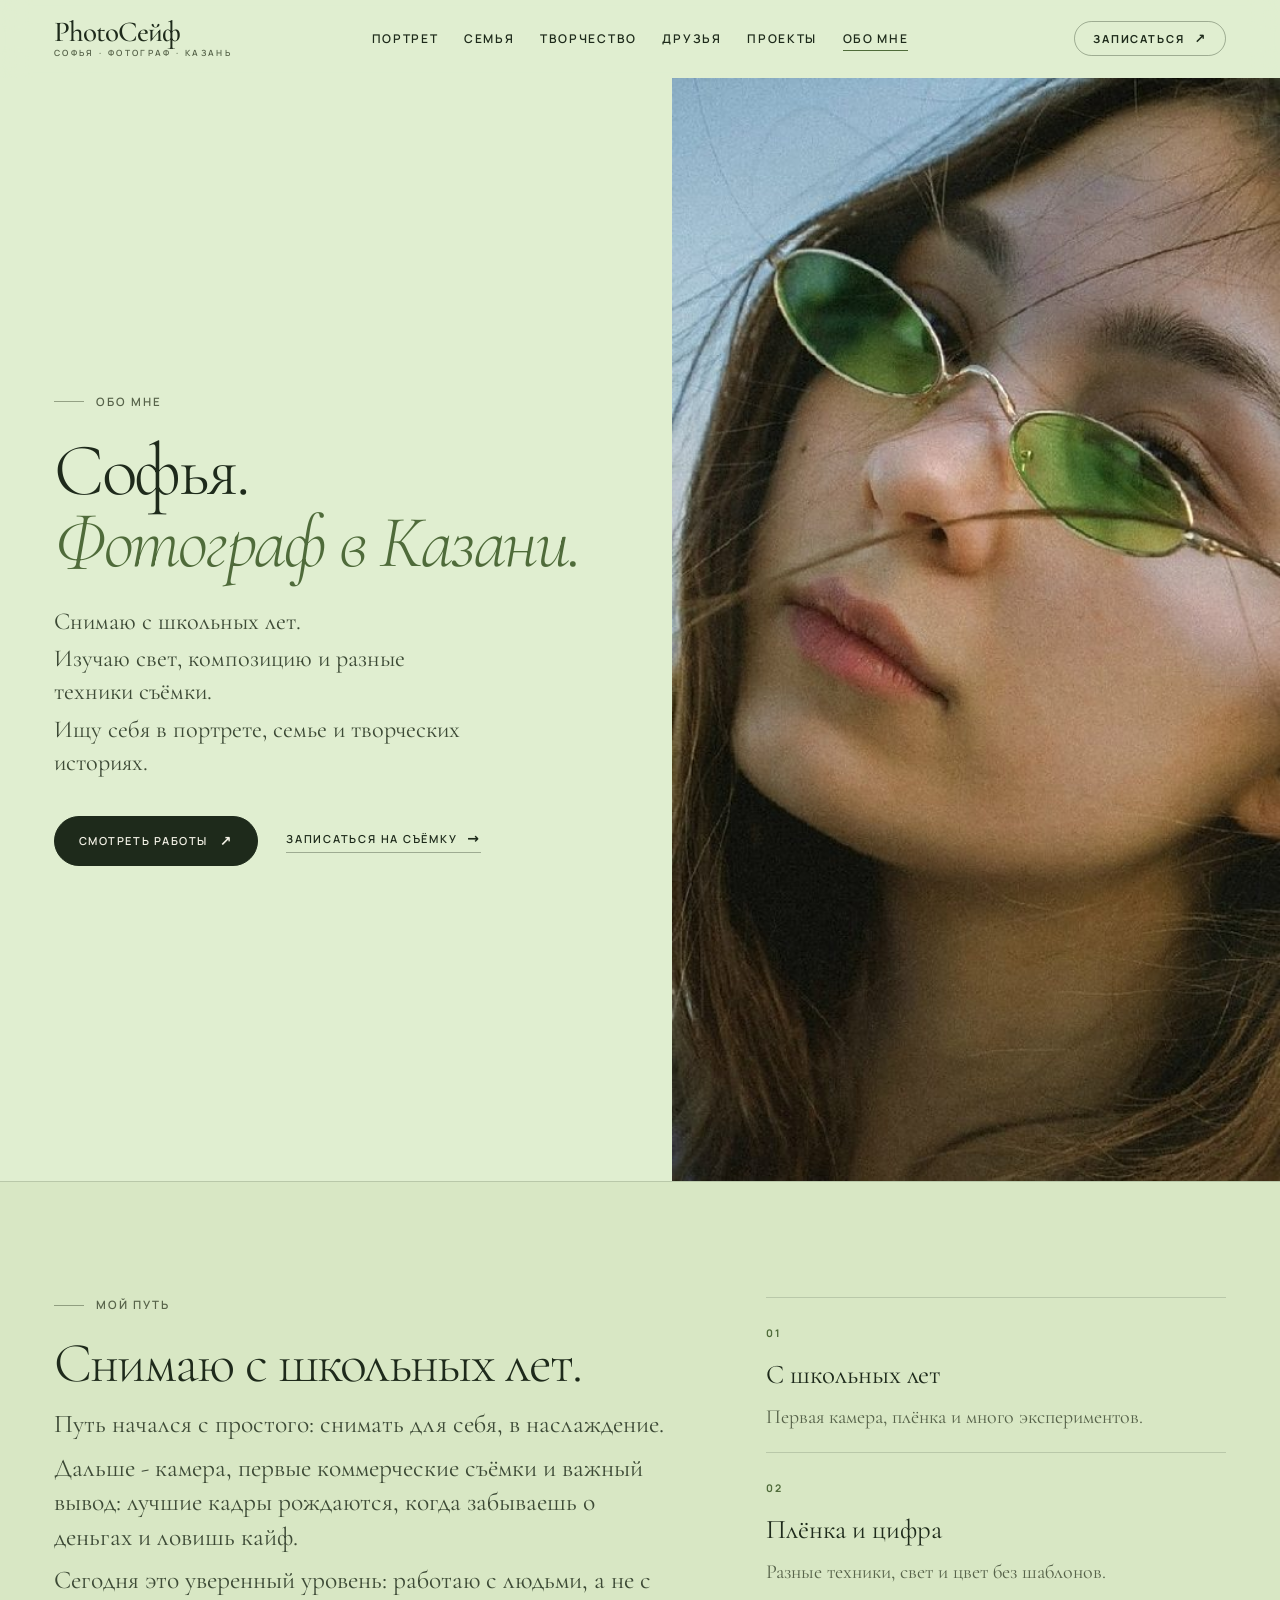
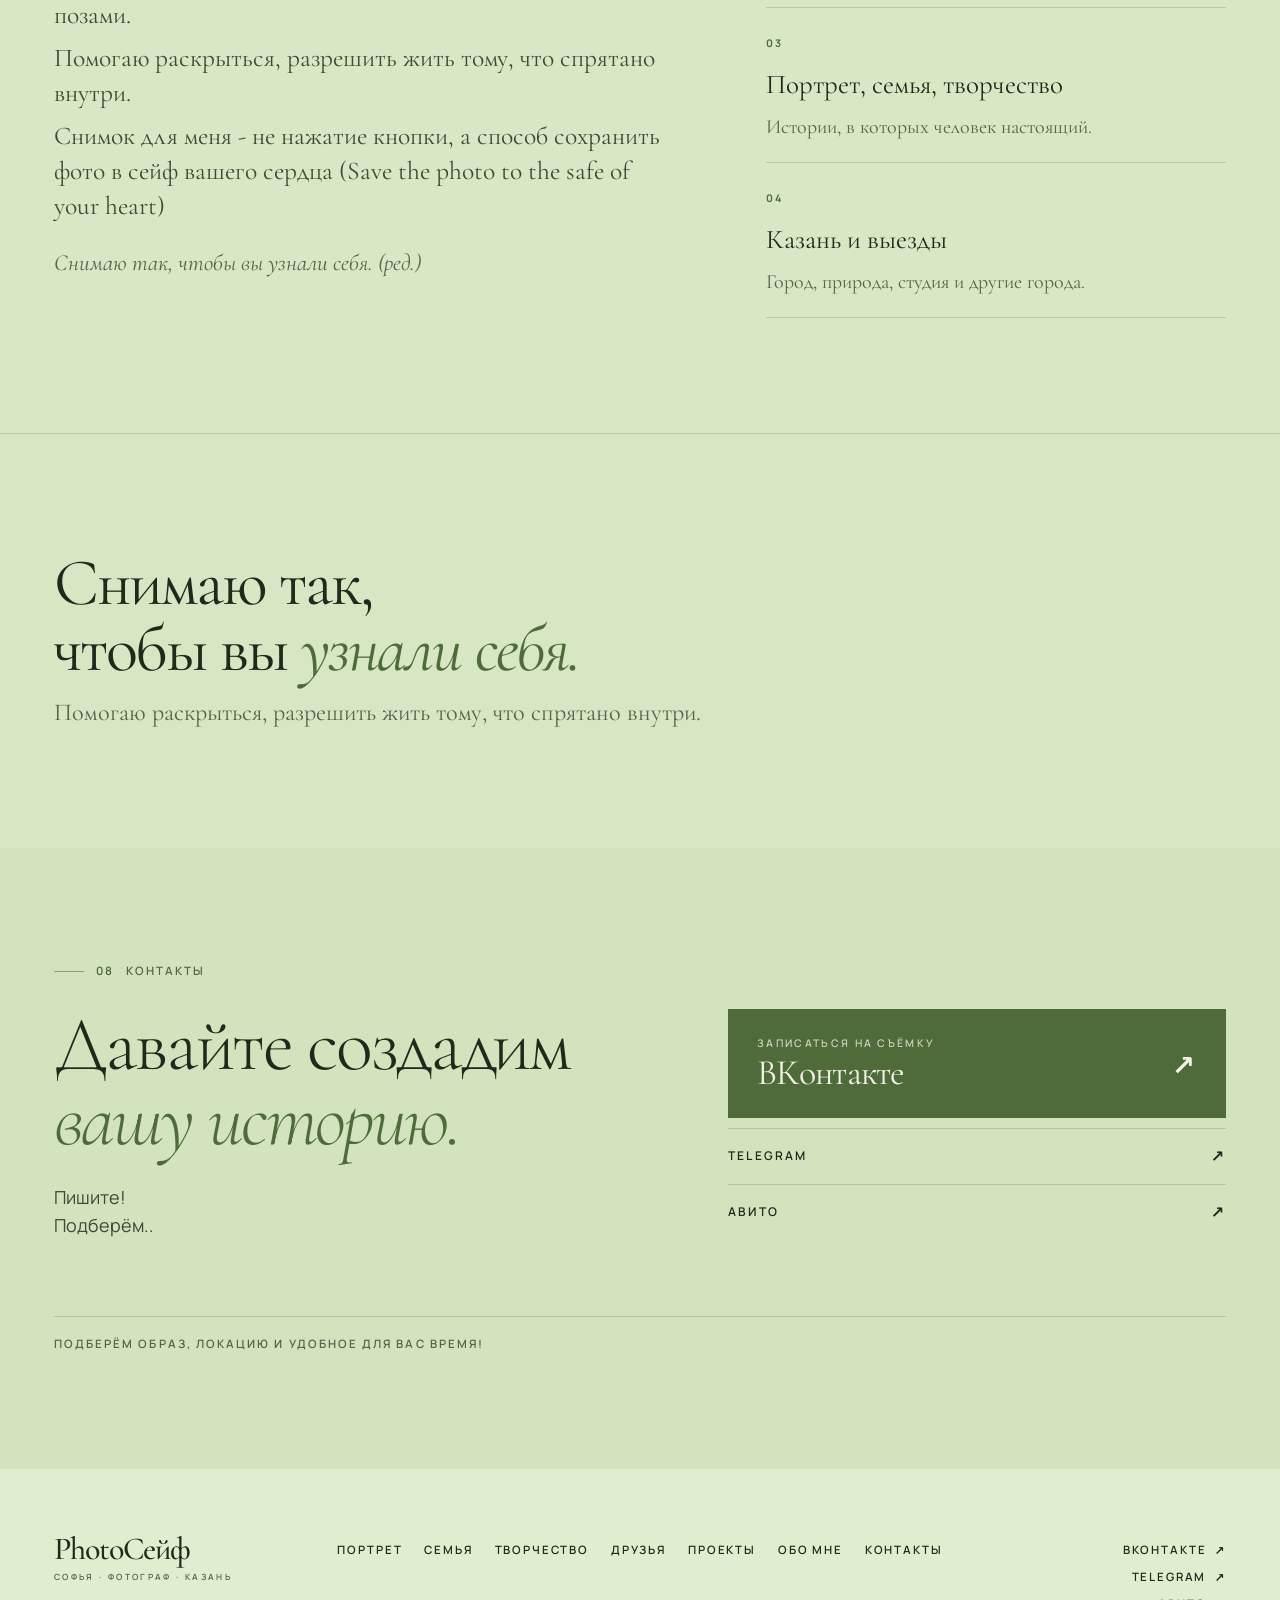
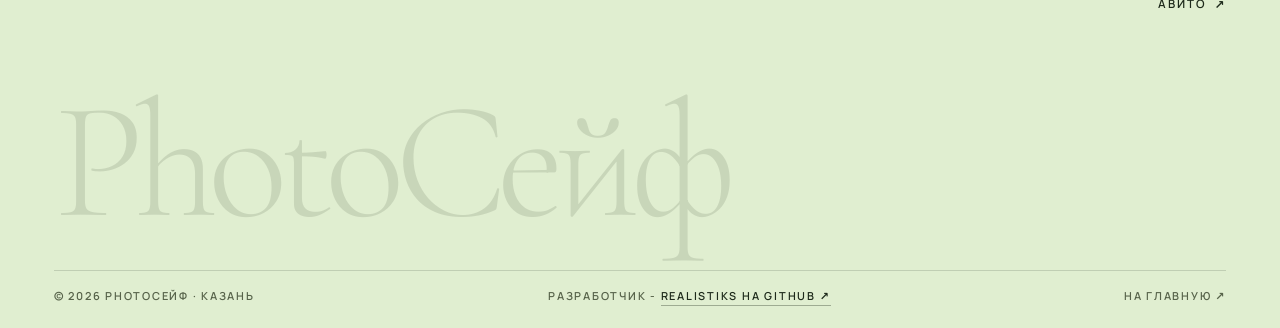
==== about.html @ 1df1c5b7 "Replace about quote with story phrases" ====
<!DOCTYPE html>
<html lang="ru">
<head>
<meta charset="utf-8">
<meta name="viewport" content="width=device-width, initial-scale=1">
<title>Обо мне - PhotoСейф, Софья, фотограф в Казани</title>
<meta name="description" content="Софья, фотограф в Казани. Снимаю с школьных лет: портрет, семья, творчество. Живые кадры про чувства, свет и вас настоящих.">
<meta name="theme-color" content="#e0eed0">
<meta property="og:type" content="website">
<meta property="og:locale" content="ru_RU">
<meta property="og:site_name" content="PhotoСейф">
<meta property="og:title" content="Обо мне - PhotoСейф, Софья">
<meta property="og:description" content="Снимаю с школьных лет. Портрет, семья, творчество. Живые кадры про чувства и свет.">
<meta property="og:image" content="https://realistiks.github.io/photocaseif/assets/img/og-image.jpg">
<meta property="og:url" content="https://realistiks.github.io/photocaseif/about.html">
<link rel="canonical" href="https://realistiks.github.io/photocaseif/about.html">
<link rel="icon" href="favicon.svg" type="image/svg+xml">
<link rel="stylesheet" href="assets/fonts/fonts.css">
<link rel="stylesheet" href="css/style.css">
<script>document.documentElement.classList.add('js');</script>
</head>
<body id="top">
<a class="skip" href="#main">Перейти к содержанию</a>
<div class="progress" aria-hidden="true"><span></span></div>

<header class="header" id="header">
  <a class="brand" href="index.html" aria-label="PhotoСейф, на главную">
    <span class="brand__name">PhotoСейф</span>
    <span class="brand__sub">Софья · фотограф · Казань</span>
  </a>

  <nav class="nav" aria-label="Основная навигация">
    <a href="index.html#portrait">Портрет</a>
    <a href="index.html#family">Семья</a>
    <a href="index.html#creative">Творчество</a>
    <a href="index.html#friends">Друзья</a>
    <a href="index.html#projects">Проекты</a>
    <a href="about.html" class="is-active">Обо мне</a>
  </nav>

  <a class="header__cta" href="#contact">Записаться <span aria-hidden="true">↗</span></a>

  <button class="burger" type="button" aria-label="Открыть меню" aria-expanded="false" aria-controls="mobileMenu">
    <span></span><span></span>
  </button>
</header>

<div class="mobile-menu" id="mobileMenu" aria-hidden="true">
  <nav class="mobile-menu__nav" aria-label="Мобильная навигация">
    <a href="index.html#portrait"><span>02</span>Портрет</a>
    <a href="index.html#family"><span>03</span>Семья</a>
    <a href="index.html#creative"><span>04</span>Творчество</a>
    <a href="index.html#friends"><span>05</span>Друзья</a>
    <a href="index.html#projects"><span>06</span>Проекты</a>
    <a href="about.html"><span>07</span>Обо мне</a>
    <a href="#contact"><span>08</span>Контакты</a>
  </nav>
  <div class="mobile-menu__foot">
    <a href="https://vk.ru/save.photo.insafe" target="_blank" rel="noopener">ВКонтакте <span aria-hidden="true">↗</span></a>
    <a href="https://t.me/lcanbemyself" target="_blank" rel="noopener">Telegram <span aria-hidden="true">↗</span></a>
    <a href="https://www.avito.ru/kazan/predlozheniya_uslug/fotografkazan_photosave_7987741514" target="_blank" rel="noopener">Авито <span aria-hidden="true">↗</span></a>
  </div>
</div>

<main id="main">
  <section class="about-hero" aria-labelledby="aboutName">
    <div class="about-hero__copy">
      <p class="eyebrow">Обо мне</p>
      <h1 id="aboutName">Софья.<br><em>Фотограф в Казани.</em></h1>
      <p class="about-lead line">Снимаю с школьных лет.</p>
      <p class="about-lead line">Изучаю свет, композицию и разные техники съёмки.</p>
      <p class="about-lead line">Ищу себя в портрете, семье и творческих историях.</p>
      <div class="about-actions">
        <a class="btn" href="index.html#portrait">Смотреть работы <span aria-hidden="true">↗</span></a>
        <a class="link-arrow" href="#contact">Записаться на съёмку</a>
      </div>
    </div>
    <div class="about-hero__media">
      <img src="assets/img/about-portrait-900.jpg" srcset="assets/img/about-portrait-600.jpg 330w, assets/img/about-portrait-900.jpg 496w" sizes="(max-width: 900px) 100vw, 45vw" width="496" height="900" alt="Софья, фотограф в Казани, крупный портрет в зелёных очках" loading="lazy" decoding="async" style="--ph:#685a47">
    </div>
  </section>

  <section class="about-story" aria-labelledby="storyTitle">
    <div class="about-story__inner">
      <div class="about-story__text reveal">
        <p class="eyebrow">Мой путь</p>
        <h2 id="storyTitle">Снимаю с школьных лет.</h2>
        <p class="line">Путь начался с простого: снимать для себя, в наслаждение.</p>
        <p class="line">Дальше - камера, первые коммерческие съёмки и важный вывод: лучшие кадры рождаются, когда забываешь о деньгах и ловишь кайф.</p>
        <p class="line">Сегодня это уверенный уровень: работаю с людьми, а не с позами.</p>
        <p class="line">Помогаю раскрыться, разрешить жить тому, что спрятано внутри.</p>
        <p class="line">Снимок для меня - не нажатие кнопки, а способ сохранить фото в сейф вашего сердца (Save the photo to the safe of your heart)</p>
        <p class="about-story__note">Снимаю так, чтобы вы узнали себя. (ред.)</p>
      </div>

      <aside class="about-facts reveal" aria-label="Коротко о съёмке">
        <div class="about-fact">
          <span class="about-fact__num">01</span>
          <b>С школьных лет</b>
          <p>Первая камера, плёнка и много экспериментов.</p>
        </div>
        <div class="about-fact">
          <span class="about-fact__num">02</span>
          <b>Плёнка и цифра</b>
          <p>Разные техники, свет и цвет без шаблонов.</p>
        </div>
        <div class="about-fact">
          <span class="about-fact__num">03</span>
          <b>Портрет, семья, творчество</b>
          <p>Истории, в которых человек настоящий.</p>
        </div>
        <div class="about-fact">
          <span class="about-fact__num">04</span>
          <b>Казань и выезды</b>
          <p>Город, природа, студия и другие города.</p>
        </div>
      </aside>
    </div>
  </section>

  <section class="about-quote" aria-label="Подход к съёмке">
    <p class="about-quote__text reveal">
      Снимаю так,<br>
      чтобы вы <em>узнали себя.</em>
    </p>
    <p class="about-quote__note reveal">Помогаю раскрыться, разрешить жить тому, что спрятано внутри.</p>
  </section>

  <section class="contact" id="contact" aria-labelledby="contactTitle">
    <div class="contact__inner">
      <p class="eyebrow"><span>08</span> Контакты</p>
      <div class="contact__grid">
        <div class="reveal">
          <h2 id="contactTitle">Давайте создадим<br><em>вашу историю.</em></h2>
          <p class="contact__lead">Пишите!<br>Подберём..</p>
        </div>
        <div class="contact__channels reveal">
          <a class="channel channel--primary" href="https://vk.ru/save.photo.insafe" target="_blank" rel="noopener">
            <span class="channel__label">Записаться на съёмку</span>
            <span class="channel__name">ВКонтакте</span>
            <span class="channel__arrow" aria-hidden="true">↗</span>
          </a>
          <a class="channel" href="https://t.me/lcanbemyself" target="_blank" rel="noopener">
            <span>Telegram</span><span class="channel__arrow" aria-hidden="true">↗</span>
          </a>
          <a class="channel" href="https://www.avito.ru/kazan/predlozheniya_uslug/fotografkazan_photosave_7987741514" target="_blank" rel="noopener">
            <span>Авито</span><span class="channel__arrow" aria-hidden="true">↗</span>
          </a>
        </div>
      </div>
      <p class="contact__note">Подберём образ, локацию и удобное для вас время!</p>
    </div>
  </section>
</main>

<footer class="footer">
  <div class="footer__inner">
    <div class="footer__top">
      <div class="footer__brand-block">
        <p class="footer__brand">PhotoСейф</p>
        <p class="footer__sub">Софья · фотограф · Казань</p>
      </div>
      <nav class="footer__nav" aria-label="Навигация в подвале">
        <a href="index.html#portrait">Портрет</a>
        <a href="index.html#family">Семья</a>
        <a href="index.html#creative">Творчество</a>
        <a href="index.html#friends">Друзья</a>
        <a href="index.html#projects">Проекты</a>
        <a href="about.html">Обо мне</a>
        <a href="#contact">Контакты</a>
      </nav>
      <div class="footer__socials" aria-label="Соцсети и площадки">
        <a href="https://vk.ru/save.photo.insafe" target="_blank" rel="noopener">ВКонтакте <span aria-hidden="true">↗</span></a>
        <a href="https://t.me/lcanbemyself" target="_blank" rel="noopener">Telegram <span aria-hidden="true">↗</span></a>
        <a href="https://www.avito.ru/kazan/predlozheniya_uslug/fotografkazan_photosave_7987741514" target="_blank" rel="noopener">Авито <span aria-hidden="true">↗</span></a>
      </div>
    </div>
    <p class="footer__word" aria-hidden="true">PhotoСейф</p>
    <div class="footer__bottom">
      <span>© 2026 PhotoСейф · Казань</span>
      <span class="footer__credit">Разработчик - <a href="https://github.com/Realistiks" target="_blank" rel="noopener">Realistiks на GitHub <span aria-hidden="true">↗</span></a></span>
      <a href="index.html">На главную <span aria-hidden="true">↗</span></a>
    </div>
  </div>
</footer>

<script src="js/app.js"></script>
</body>
</html>
---- assets/fonts/fonts.css ----
@font-face{font-family:'Cormorant Garamond';font-style:italic;font-weight:300 700;font-display:swap;src:url([data-uri]) format('woff2');unicode-range:U+0301, U+0400-045F, U+0490-0491, U+04B0-04B1, U+2116;}
@font-face{font-family:'Cormorant Garamond';font-style:italic;font-weight:300 700;font-display:swap;src:url([data-uri]) format('woff2');unicode-range:U+0000-00FF, U+0131, U+0152-0153, U+02BB-02BC, U+02C6, U+02DA, U+02DC, U+0304, U+0308, U+0329, U+2000-206F, U+20AC, U+2122, U+2191, U+2193, U+2212, U+2215, U+FEFF, U+FFFD;}
@font-face{font-family:'Cormorant Garamond';font-style:normal;font-weight:300 700;font-display:swap;src:url([data-uri]) format('woff2');unicode-range:U+0301, U+0400-045F, U+0490-0491, U+04B0-04B1, U+2116;}
@font-face{font-family:'Cormorant Garamond';font-style:normal;font-weight:300 700;font-display:swap;src:url([data-uri]) format('woff2');unicode-range:U+0000-00FF, U+0131, U+0152-0153, U+02BB-02BC, U+02C6, U+02DA, U+02DC, U+0304, U+0308, U+0329, U+2000-206F, U+20AC, U+2122, U+2191, U+2193, U+2212, U+2215, U+FEFF, U+FFFD;}
@font-face{font-family:'Manrope';font-style:normal;font-weight:200 800;font-display:swap;src:url([data-uri]) format('woff2');unicode-range:U+0301, U+0400-045F, U+0490-0491, U+04B0-04B1, U+2116;}
@font-face{font-family:'Manrope';font-style:normal;font-weight:200 800;font-display:swap;src:url([data-uri]) format('woff2');unicode-range:U+0000-00FF, U+0131, U+0152-0153, U+02BB-02BC, U+02C6, U+02DA, U+02DC, U+0304, U+0308, U+0329, U+2000-206F, U+20AC, U+2122, U+2191, U+2193, U+2212, U+2215, U+FEFF, U+FFFD;}
---- css/style.css ----
/* =========================================================
   PhotoСейф - фотограф в Казани
   Editorial one-page portfolio
   ========================================================= */

:root {
  --bg: #e0eed0;
  --bg-soft: #d8e7c4;
  --bg-sand: #d3e2bd;
  --ink: #1e2a1b;
  --ink-soft: #3d4a36;
  --muted: #57634a;
  --line: rgba(30, 42, 27, 0.16);
  --line-strong: rgba(30, 42, 27, 0.34);
  --accent: #4f6b3a;
  --accent-soft: #7d9663;
  --cream: #f3f1e6;
  --dark: #162016;
  --olive: #4d5b3a;
  --sage: #dceac8;
  --khaki: #c9d1b2;
  --serif: "Cormorant Garamond", Georgia, "Times New Roman", serif;
  --sans: "Manrope", "Segoe UI", system-ui, -apple-system, sans-serif;
  --gutter: clamp(18px, 4.2vw, 64px);
  --max: 1520px;
  --header-h: 78px;
  --ease: cubic-bezier(0.22, 0.61, 0.36, 1);
}

*,
*::before,
*::after {
  box-sizing: border-box;
}

html {
  scroll-behavior: smooth;
  -webkit-text-size-adjust: 100%;
}

body {
  margin: 0;
  padding-top: var(--header-h);
  background: var(--bg);
  color: var(--ink);
  font-family: var(--sans);
  font-size: 16px;
  font-weight: 400;
  line-height: 1.65;
  -webkit-font-smoothing: antialiased;
  text-rendering: optimizeLegibility;
  overflow-x: hidden;
}

body.no-scroll {
  overflow: hidden;
}

img {
  display: block;
  max-width: 100%;
  height: auto;
}

svg {
  display: block;
}

a {
  color: inherit;
  text-decoration: none;
}

button {
  margin: 0;
  padding: 0;
  border: 0;
  background: none;
  color: inherit;
  font: inherit;
  cursor: pointer;
}

p,
h1,
h2,
h3,
h4,
figure,
blockquote {
  margin: 0;
}

ul,
ol {
  margin: 0;
  padding: 0;
  list-style: none;
}

::selection {
  background: var(--accent);
  color: var(--cream);
}

:focus-visible {
  outline: 2px solid var(--accent);
  outline-offset: 4px;
}

.section--dark :focus-visible,
.contact :focus-visible,
.lightbox :focus-visible {
  outline-color: var(--accent-soft);
}

.skip {
  position: fixed;
  top: 10px;
  left: 10px;
  z-index: 200;
  padding: 10px 16px;
  background: var(--ink);
  color: var(--cream);
  font-size: 12px;
  transform: translateY(-160%);
  transition: transform 0.2s ease;
}

.skip:focus {
  transform: translateY(0);
}

/* ---------- progress ---------- */

.progress {
  position: fixed;
  top: 0;
  left: 0;
  right: 0;
  z-index: 80;
  height: 2px;
  pointer-events: none;
}

.progress span {
  display: block;
  width: 0;
  height: 100%;
  background: var(--accent);
  transition: width 0.12s linear;
}

/* ---------- type ---------- */

h1,
h2,
h3,
.footer__word {
  font-family: var(--serif);
  font-weight: 300;
  letter-spacing: -0.03em;
}

h1 {
  font-size: clamp(50px, 6.2vw, 96px);
  line-height: 0.97;
}

h2 {
  font-size: clamp(42px, 5.2vw, 82px);
  line-height: 0.98;
}

h3 {
  font-size: clamp(30px, 3.2vw, 48px);
  line-height: 1.02;
}

h1 em,
h2 em,
h3 em {
  font-style: italic;
  font-weight: 300;
  color: var(--accent);
}

.eyebrow {
  display: flex;
  align-items: center;
  gap: 12px;
  color: var(--muted);
  font-size: 10px;
  font-weight: 600;
  letter-spacing: 0.24em;
  line-height: 1.4;
  text-transform: uppercase;
}

.eyebrow::before {
  content: "";
  width: 30px;
  height: 1px;
  background: currentColor;
  opacity: 0.55;
}

.eyebrow span {
  color: var(--accent);
}

.lead {
  font-family: var(--serif);
  font-size: clamp(22px, 2vw, 28px);
  line-height: 1.35;
  letter-spacing: -0.01em;
}

.quote {
  position: relative;
  max-width: 34ch;
  padding-left: 1.1em;
  font-family: var(--serif);
  font-size: clamp(24px, 2.5vw, 36px);
  font-weight: 400;
  line-height: 1.24;
  letter-spacing: -0.015em;
}

.quote::before {
  content: "«";
  position: absolute;
  top: -0.08em;
  left: 0;
  color: var(--accent);
  font-size: 1.15em;
  line-height: 1;
}

.quote--small {
  font-size: clamp(22px, 2vw, 30px);
}

/* ---------- buttons ---------- */

.btn {
  display: inline-flex;
  align-items: center;
  justify-content: center;
  gap: 12px;
  min-height: 50px;
  padding: 15px 26px;
  border: 1px solid var(--ink);
  border-radius: 100px;
  background: var(--ink);
  color: var(--cream);
  font-size: 10px;
  font-weight: 600;
  letter-spacing: 0.16em;
  line-height: 1.2;
  text-transform: uppercase;
  transition:
    background 0.3s var(--ease),
    border-color 0.3s var(--ease),
    color 0.3s var(--ease),
    transform 0.3s var(--ease);
}

.btn span {
  font-size: 14px;
  line-height: 1;
  transition: transform 0.3s var(--ease);
}

.btn:hover {
  border-color: var(--accent);
  background: var(--accent);
  color: var(--cream);
  transform: translateY(-2px);
}

.btn:hover span {
  transform: translate(2px, -2px);
}

.btn--ghost {
  background: transparent;
  color: var(--ink);
}

.btn--ghost:hover {
  background: var(--ink);
  border-color: var(--ink);
  color: var(--cream);
}

.btn--light {
  border-color: rgba(244, 239, 231, 0.55);
  background: transparent;
  color: var(--cream);
}

.btn--light:hover {
  border-color: var(--cream);
  background: var(--cream);
  color: var(--ink);
}

.link-arrow {
  position: relative;
  display: inline-flex;
  align-items: baseline;
  gap: 10px;
  padding-bottom: 4px;
  border-bottom: 1px solid var(--line-strong);
  font-size: 10px;
  font-weight: 600;
  letter-spacing: 0.16em;
  line-height: 1.4;
  text-transform: uppercase;
  transition:
    border-color 0.3s ease,
    color 0.3s ease;
}

.link-arrow::after {
  content: "→";
  font-size: 14px;
  transition: transform 0.3s var(--ease);
}

.link-arrow span {
  color: var(--muted);
  font-weight: 500;
  letter-spacing: 0.08em;
}

.link-arrow:hover {
  border-color: var(--accent);
  color: var(--accent);
}

.link-arrow:hover::after {
  transform: translateX(4px);
}

/* ---------- header ---------- */

.header {
  position: fixed;
  top: 0;
  left: 0;
  right: 0;
  z-index: 50;
  display: grid;
  grid-template-columns: 1fr auto 1fr;
  align-items: center;
  height: var(--header-h);
  padding: 0 var(--gutter);
  background: rgba(224, 238, 208, 0.94);
  border-bottom: 1px solid transparent;
  -webkit-backdrop-filter: blur(14px);
  backdrop-filter: blur(14px);
  transition:
    border-color 0.3s ease,
    background 0.3s ease;
}

.header.is-scrolled {
  border-bottom-color: var(--line);
  background: rgba(224, 238, 208, 0.97);
}

.brand {
  display: flex;
  flex-direction: column;
  justify-self: start;
  line-height: 1;
}

.brand__name {
  font-family: var(--serif);
  font-size: 29px;
  font-weight: 500;
  letter-spacing: -0.03em;
  line-height: 0.9;
}

.brand__sub {
  margin-top: 4px;
  color: var(--muted);
  font-size: 8px;
  font-weight: 600;
  letter-spacing: 0.28em;
  line-height: 1;
  text-transform: uppercase;
}

.nav {
  display: flex;
  align-items: center;
  gap: clamp(14px, 2vw, 30px);
  justify-self: center;
}

.nav a {
  position: relative;
  padding: 6px 0;
  font-size: 10px;
  font-weight: 600;
  letter-spacing: 0.16em;
  line-height: 1;
  text-transform: uppercase;
}

.nav a::after {
  content: "";
  position: absolute;
  left: 0;
  right: 0;
  bottom: 0;
  height: 1px;
  background: var(--accent);
  transform: scaleX(0);
  transform-origin: right center;
  transition: transform 0.35s var(--ease);
}

.nav a:hover::after,
.nav a.is-active::after {
  transform: scaleX(1);
  transform-origin: left center;
}

.header__cta {
  display: inline-flex;
  align-items: center;
  gap: 9px;
  justify-self: end;
  padding: 11px 19px;
  border: 1px solid var(--line-strong);
  border-radius: 100px;
  font-size: 9px;
  font-weight: 700;
  letter-spacing: 0.18em;
  line-height: 1;
  text-transform: uppercase;
  transition:
    background 0.3s ease,
    border-color 0.3s ease,
    color 0.3s ease;
}

.header__cta span {
  font-size: 13px;
  line-height: 1;
}

.header__cta:hover {
  border-color: var(--accent);
  background: var(--accent);
  color: var(--cream);
}

.burger {
  display: none;
  position: relative;
  z-index: 55;
  width: 42px;
  height: 42px;
  justify-self: end;
}

.burger span {
  position: absolute;
  left: 10px;
  width: 22px;
  height: 1.5px;
  background: var(--ink);
  transition:
    transform 0.35s var(--ease),
    top 0.35s var(--ease);
}

.burger span:first-child {
  top: 17px;
}

.burger span:last-child {
  top: 24px;
}

.burger[aria-expanded="true"] span:first-child {
  top: 20px;
  transform: rotate(45deg);
}

.burger[aria-expanded="true"] span:last-child {
  top: 20px;
  transform: rotate(-45deg);
}

/* ---------- mobile menu ---------- */

.mobile-menu {
  position: fixed;
  inset: 0;
  z-index: 45;
  display: flex;
  flex-direction: column;
  justify-content: space-between;
  padding: calc(var(--header-h) + 30px) var(--gutter) 28px;
  background: var(--bg);
  opacity: 0;
  visibility: hidden;
  transform: translateY(-8px);
  transition:
    opacity 0.35s ease,
    visibility 0.35s ease,
    transform 0.35s var(--ease);
}

.mobile-menu.is-open {
  opacity: 1;
  visibility: visible;
  transform: translateY(0);
}

.mobile-menu__nav {
  display: flex;
  flex-direction: column;
}

.mobile-menu__nav a {
  display: flex;
  align-items: baseline;
  gap: 18px;
  padding: 10px 0;
  border-bottom: 1px solid var(--line);
  font-family: var(--serif);
  font-size: clamp(34px, 8vw, 56px);
  line-height: 1.05;
  letter-spacing: -0.02em;
}

.mobile-menu__nav a span {
  color: var(--accent);
  font-family: var(--sans);
  font-size: 9px;
  font-weight: 600;
  letter-spacing: 0.16em;
}

.mobile-menu__foot {
  display: flex;
  flex-wrap: wrap;
  gap: 10px 22px;
  padding-top: 20px;
  border-top: 1px solid var(--line);
  font-size: 10px;
  font-weight: 600;
  letter-spacing: 0.14em;
  text-transform: uppercase;
}

/* ---------- hero ---------- */

.hero {
  display: grid;
  grid-template-columns: 1.04fr 0.96fr;
  min-height: calc(100svh - var(--header-h));
}

.hero__copy {
  position: relative;
  display: flex;
  flex-direction: column;
  justify-content: center;
  padding: 72px var(--gutter) 120px;
  max-width: 900px;
}

.hero h1 {
  margin-top: 26px;
}

.hero__lead {
  max-width: 38ch;
  margin-top: 30px;
  color: var(--ink-soft);
  font-size: clamp(15px, 1.15vw, 18px);
  line-height: 1.6;
}

.hero__actions {
  display: flex;
  flex-wrap: wrap;
  align-items: center;
  gap: 20px 30px;
  margin-top: 38px;
}

.hero__meta {
  position: absolute;
  left: var(--gutter);
  right: var(--gutter);
  bottom: 26px;
  display: flex;
  justify-content: space-between;
  gap: 20px;
  padding-top: 16px;
  border-top: 1px solid var(--line);
  color: var(--muted);
  font-size: 9px;
  font-weight: 600;
  letter-spacing: 0.18em;
  line-height: 1.5;
  text-transform: uppercase;
}

.hero__media {
  position: relative;
  min-height: 520px;
  overflow: hidden;
  background: #4e5060;
}

.hero__media img {
  width: 100%;
  height: 100%;
  object-fit: cover;
  object-position: 50% 28%;
}

.hero__caption {
  position: absolute;
  right: 22px;
  bottom: 26px;
  color: rgba(255, 255, 255, 0.86);
  font-size: 9px;
  font-weight: 600;
  letter-spacing: 0.22em;
  line-height: 1.4;
  text-transform: uppercase;
  writing-mode: vertical-rl;
  text-shadow: 0 1px 12px rgba(0, 0, 0, 0.45);
}

/* ---------- sections ---------- */

.section {
  padding: clamp(76px, 9vw, 150px) var(--gutter);
}

.section__inner {
  max-width: var(--max);
  margin: 0 auto;
}

section[id],
main[id] {
  scroll-margin-top: var(--header-h);
}

.section--sand {
  background: var(--bg-sand);
  border-top: 1px solid rgba(30, 42, 27, 0.08);
  border-bottom: 1px solid rgba(30, 42, 27, 0.08);
}

.section--sage {
  background: var(--sage);
  border-top: 1px solid rgba(30, 42, 27, 0.08);
  border-bottom: 1px solid rgba(30, 42, 27, 0.08);
}

.section--olive {
  --ink: #f3f1e6;
  --ink-soft: rgba(243, 241, 230, 0.8);
  --muted: rgba(243, 241, 230, 0.62);
  --line: rgba(243, 241, 230, 0.2);
  --line-strong: rgba(243, 241, 230, 0.42);
  background: var(--olive);
  color: var(--cream);
}

.section--dark {
  --ink: #f3f1e6;
  --ink-soft: rgba(243, 241, 230, 0.78);
  --muted: rgba(243, 241, 230, 0.58);
  --line: rgba(243, 241, 230, 0.18);
  --line-strong: rgba(243, 241, 230, 0.4);
  background: var(--dark);
  color: var(--cream);
}

.section--dark .quote::before {
  color: var(--accent-soft);
}

.intro__grid {
  display: grid;
  grid-template-columns: 1fr 1fr;
  gap: clamp(40px, 7vw, 120px);
  align-items: start;
}

.intro h2 {
  margin-top: 26px;
  font-size: clamp(38px, 4.5vw, 68px);
}

.intro__body {
  max-width: 48ch;
  padding-top: 44px;
  color: var(--ink-soft);
  font-size: 15px;
  line-height: 1.75;
}

.intro__body p + p {
  margin-top: 18px;
}

.intro__body .lead {
  color: var(--ink);
}

.principles {
  display: grid;
  grid-template-columns: repeat(3, 1fr);
  margin-top: clamp(60px, 8vw, 120px);
  border-top: 1px solid var(--line);
}

.principle {
  padding: 26px 34px 0 0;
}

.principle + .principle {
  padding-left: 34px;
  border-left: 1px solid var(--line);
}

.principle__num {
  color: var(--accent);
  font-size: 9px;
  font-weight: 700;
  letter-spacing: 0.18em;
}

.principle h3 {
  margin-top: 16px;
  font-size: clamp(25px, 2.2vw, 34px);
}

.principle p {
  max-width: 30ch;
  margin-top: 12px;
  color: var(--muted);
  font-size: 13px;
  line-height: 1.65;
}

/* ---------- city ---------- */

.city {
  position: relative;
  height: clamp(430px, 72vh, 760px);
  overflow: hidden;
  background: #5c5877;
}

.city > img {
  width: 100%;
  height: 100%;
  object-fit: cover;
  object-position: 50% 46%;
}

.city::after {
  content: "";
  position: absolute;
  inset: 0;
  background:
    linear-gradient(to top, rgba(12, 10, 9, 0.62) 0%, rgba(12, 10, 9, 0.06) 55%, transparent 100%),
    linear-gradient(to right, rgba(12, 10, 9, 0.2), transparent 55%);
  pointer-events: none;
}

.city__meta {
  position: absolute;
  top: 24px;
  right: var(--gutter);
  z-index: 1;
  color: rgba(255, 255, 255, 0.78);
  font-size: 9px;
  font-weight: 600;
  letter-spacing: 0.2em;
  text-transform: uppercase;
}

.city__quote {
  position: absolute;
  left: var(--gutter);
  bottom: clamp(34px, 8vh, 80px);
  z-index: 1;
  max-width: 1100px;
  color: var(--cream);
  font-family: var(--serif);
  font-size: clamp(32px, 4.6vw, 72px);
  line-height: 1.02;
  letter-spacing: -0.03em;
  text-shadow: 0 2px 24px rgba(0, 0, 0, 0.28);
}

.city__quote em {
  color: #d7e2c0;
}

/* ---------- section head ---------- */

.section-head {
  display: grid;
  grid-template-columns: 1fr 1fr;
  gap: clamp(30px, 6vw, 110px);
  align-items: start;
  margin-bottom: clamp(42px, 5vw, 72px);
}

.section-head h2 {
  margin-top: 24px;
}

.section-head__text {
  max-width: 52ch;
}

.section-head__text .btn {
  margin-top: 28px;
}

.section-head__body {
  margin-top: 24px;
  color: var(--ink-soft);
  font-size: 15px;
  line-height: 1.7;
}

/* ---------- galleries ---------- */

.masonry {
  column-gap: clamp(10px, 1.3vw, 20px);
}

.masonry--2 {
  columns: 2;
}

.masonry--3 {
  columns: 3;
}

.ph {
  break-inside: avoid;
  margin: 0 0 clamp(10px, 1.3vw, 20px);
}

.ph:last-child {
  margin-bottom: 0;
}

.ph__btn {
  position: relative;
  display: block;
  width: 100%;
  overflow: hidden;
  background: var(--bg-soft);
  cursor: zoom-in;
}

.ph__btn img {
  width: 100%;
  height: auto;
  background: var(--ph, var(--bg-soft));
  transition:
    transform 0.9s var(--ease),
    opacity 0.5s ease;
}

.ph__btn:hover img,
.ph__btn:focus-visible img {
  transform: scale(1.025);
}

.ph__btn:hover img {
  opacity: 0.92;
}

.ph__cap {
  position: absolute;
  left: 0;
  right: 0;
  bottom: 0;
  padding: 44px 18px 14px;
  background: linear-gradient(to top, rgba(12, 10, 9, 0.62), transparent);
  color: rgba(255, 255, 255, 0.9);
  font-size: 9px;
  font-weight: 600;
  letter-spacing: 0.18em;
  line-height: 1.4;
  text-align: left;
  text-transform: uppercase;
  opacity: 0;
  transform: translateY(6px);
  transition:
    opacity 0.35s ease,
    transform 0.35s var(--ease);
}

.ph__btn:hover .ph__cap,
.ph__btn:focus-visible .ph__cap {
  opacity: 1;
  transform: translateY(0);
}

.ph__zoom {
  position: absolute;
  top: 14px;
  right: 14px;
  display: grid;
  place-items: center;
  width: 30px;
  height: 30px;
  border: 1px solid rgba(255, 255, 255, 0.55);
  border-radius: 50%;
  background: rgba(12, 10, 9, 0.18);
  color: #fff;
  font-family: var(--sans);
  font-size: 15px;
  font-weight: 300;
  line-height: 1;
  opacity: 0;
  transform: scale(0.85);
  transition:
    opacity 0.3s ease,
    transform 0.3s var(--ease);
  -webkit-backdrop-filter: blur(6px);
  backdrop-filter: blur(6px);
}

.ph__btn:hover .ph__zoom,
.ph__btn:focus-visible .ph__zoom {
  opacity: 1;
  transform: scale(1);
}

/* ---------- men strip ---------- */

.mens {
  display: grid;
  grid-template-columns: 0.78fr 1.22fr;
  gap: clamp(32px, 5vw, 80px);
  align-items: end;
  margin-top: clamp(64px, 8vw, 120px);
  padding-top: clamp(32px, 4vw, 56px);
  border-top: 1px solid var(--line);
}

.mens__head h3 {
  margin-top: 18px;
}

.mens__head p:last-child {
  max-width: 42ch;
  margin-top: 18px;
  color: var(--ink-soft);
  font-size: 14px;
  line-height: 1.7;
}

.mens__grid {
  display: grid;
  grid-template-columns: repeat(5, 1fr);
  gap: clamp(7px, 0.9vw, 12px);
}

.ph--tile {
  margin: 0;
}

.ph--tile .ph__btn {
  height: 100%;
  aspect-ratio: 3 / 4;
}

.ph--tile img {
  width: 100%;
  height: 100%;
  object-fit: cover;
}

.ph--tile .ph__cap {
  padding: 34px 10px 10px;
  font-size: 7px;
  letter-spacing: 0.12em;
}

.ph--tile .ph__zoom {
  top: 8px;
  right: 8px;
  width: 24px;
  height: 24px;
  font-size: 12px;
}

/* ---------- projects ---------- */

.projects {
  border-top: 1px solid var(--line);
}

.project {
  display: grid;
  grid-template-columns: 1.12fr 0.88fr;
  gap: clamp(28px, 5vw, 86px);
  align-items: center;
  padding: clamp(38px, 5vw, 64px) 0;
  border-bottom: 1px solid var(--line);
}

.project:nth-child(even) .project__cover {
  order: 2;
}

.project:nth-child(even) .project__body {
  order: 1;
}

.project__cover {
  position: relative;
  display: block;
  width: 100%;
  aspect-ratio: 4 / 3;
  overflow: hidden;
  background: var(--bg-soft);
  cursor: zoom-in;
}

.project__cover img {
  width: 100%;
  height: 100%;
  object-fit: cover;
  background: var(--ph, var(--bg-soft));
  transition: transform 1s var(--ease);
}

.project__cover:hover img {
  transform: scale(1.03);
}

.project__cover::after {
  content: "";
  position: absolute;
  inset: 0;
  background: linear-gradient(to top, rgba(12, 10, 9, 0.35), transparent 45%);
  pointer-events: none;
}

.project__num {
  position: absolute;
  top: 18px;
  left: 20px;
  z-index: 1;
  color: rgba(255, 255, 255, 0.9);
  font-family: var(--serif);
  font-size: 30px;
  line-height: 1;
  text-shadow: 0 1px 10px rgba(0, 0, 0, 0.3);
}

.project__hint {
  position: absolute;
  right: 20px;
  bottom: 18px;
  z-index: 1;
  color: #fff;
  font-size: 9px;
  font-weight: 600;
  letter-spacing: 0.18em;
  text-transform: uppercase;
  opacity: 0;
  transform: translateY(4px);
  transition:
    opacity 0.35s ease,
    transform 0.35s var(--ease);
}

.project__cover:hover .project__hint,
.project__cover:focus-visible .project__hint {
  opacity: 1;
  transform: translateY(0);
}

.project__body {
  max-width: 46ch;
}

.project__body h3 {
  margin-top: 14px;
}

.project__body > p:not(.eyebrow) {
  margin-top: 16px;
  color: var(--ink-soft);
  font-size: 15px;
  line-height: 1.7;
}

.project__thumbs {
  display: flex;
  flex-wrap: wrap;
  gap: 8px;
  margin-top: 28px;
}

.project__thumbs button {
  width: clamp(52px, 5.6vw, 72px);
  aspect-ratio: 1;
  overflow: hidden;
  background: var(--bg-soft);
  cursor: zoom-in;
}

.project__thumbs img {
  width: 100%;
  height: 100%;
  object-fit: cover;
  transition:
    transform 0.6s var(--ease),
    opacity 0.3s ease;
}

.project__thumbs button:hover img {
  transform: scale(1.08);
  opacity: 0.86;
}

.project__body .link-arrow {
  margin-top: 30px;
}

/* ---------- contact ---------- */

.contact {
  --ink: #f3f1e6;
  --ink-soft: rgba(243, 241, 230, 0.76);
  --muted: rgba(243, 241, 230, 0.58);
  --line: rgba(243, 241, 230, 0.18);
  background: #1a2618;
  color: var(--cream);
  padding: clamp(76px, 9vw, 140px) var(--gutter);
}

.contact__inner {
  max-width: var(--max);
  margin: 0 auto;
}

.contact__grid {
  display: grid;
  grid-template-columns: 1.08fr 0.92fr;
  gap: clamp(40px, 7vw, 120px);
  align-items: end;
  margin-top: 28px;
}

.contact h2 {
  font-size: clamp(46px, 6vw, 104px);
}

.contact h2 em {
  color: var(--accent-soft);
}

.contact__lead {
  max-width: 42ch;
  margin-top: 26px;
  color: var(--ink-soft);
  font-size: 15px;
  line-height: 1.7;
}

.contact__channels {
  display: flex;
  flex-direction: column;
}

.channel {
  display: flex;
  align-items: center;
  justify-content: space-between;
  gap: 20px;
  padding: 19px 0;
  border-top: 1px solid var(--line);
  font-size: 10px;
  font-weight: 600;
  letter-spacing: 0.18em;
  line-height: 1.4;
  text-transform: uppercase;
  transition:
    color 0.3s ease,
    padding 0.3s var(--ease);
}

.channel:hover {
  color: var(--accent-soft);
}

.channel__arrow {
  font-size: 16px;
  line-height: 1;
  transition: transform 0.3s var(--ease);
}

.channel:hover .channel__arrow {
  transform: translate(3px, -3px);
}

.channel--primary {
  display: grid;
  grid-template-columns: 1fr auto;
  grid-template-rows: auto auto;
  gap: 4px 20px;
  align-items: center;
  margin-bottom: 10px;
  padding: 26px 28px;
  border: 1px solid var(--accent);
  background: var(--accent);
  color: var(--cream);
}

.channel--primary:hover {
  background: var(--accent-soft);
  border-color: var(--accent-soft);
  color: var(--cream);
}

.channel__label {
  grid-column: 1;
  font-size: 8px;
  font-weight: 600;
  letter-spacing: 0.22em;
  opacity: 0.75;
}

.channel__name {
  grid-column: 1;
  font-family: var(--serif);
  font-size: clamp(30px, 3vw, 42px);
  font-weight: 400;
  letter-spacing: -0.02em;
  line-height: 1;
  text-transform: none;
}

.channel--primary .channel__arrow {
  grid-column: 2;
  grid-row: 1 / span 2;
  font-size: 28px;
}

.contact__note {
  margin-top: clamp(48px, 6vw, 80px);
  padding-top: 18px;
  border-top: 1px solid var(--line);
  color: var(--muted);
  font-size: 9px;
  font-weight: 600;
  letter-spacing: 0.18em;
  text-transform: uppercase;
}

/* ---------- footer ---------- */

.footer {
  padding: clamp(40px, 5vw, 70px) var(--gutter) 22px;
  background: var(--bg);
}

.footer__inner {
  max-width: var(--max);
  margin: 0 auto;
}

.footer__top {
  display: grid;
  grid-template-columns: 1fr auto 1fr;
  gap: 30px;
  align-items: start;
}

.footer__brand {
  font-family: var(--serif);
  font-size: 32px;
  font-weight: 500;
  letter-spacing: -0.03em;
  line-height: 1;
}

.footer__sub {
  margin-top: 5px;
  color: var(--muted);
  font-size: 8px;
  font-weight: 600;
  letter-spacing: 0.28em;
  text-transform: uppercase;
}

.footer__nav {
  display: flex;
  flex-wrap: wrap;
  gap: 10px 22px;
  justify-content: center;
  padding-top: 8px;
}

.footer__nav a {
  font-size: 9px;
  font-weight: 600;
  letter-spacing: 0.16em;
  text-transform: uppercase;
  transition: color 0.3s ease;
}

.footer__nav a:hover {
  color: var(--accent);
}

.footer__socials {
  display: flex;
  flex-direction: column;
  align-items: flex-end;
  gap: 8px;
  padding-top: 8px;
}

.footer__socials a {
  display: inline-flex;
  align-items: center;
  gap: 8px;
  font-size: 9px;
  font-weight: 600;
  letter-spacing: 0.16em;
  text-transform: uppercase;
  transition: color 0.3s ease;
}

.footer__socials a span {
  font-size: 12px;
  line-height: 1;
}

.footer__socials a:hover {
  color: var(--accent);
}

.footer__word {
  margin-top: clamp(46px, 7vw, 100px);
  color: rgba(30, 42, 27, 0.12);
  font-family: var(--serif);
  font-size: clamp(70px, 15vw, 240px);
  font-weight: 300;
  line-height: 0.7;
  letter-spacing: -0.055em;
  white-space: nowrap;
  pointer-events: none;
  user-select: none;
}

.footer__bottom {
  display: flex;
  align-items: center;
  justify-content: space-between;
  gap: 20px;
  margin-top: clamp(30px, 4vw, 50px);
  padding-top: 16px;
  border-top: 1px solid var(--line);
  color: var(--muted);
  font-size: 9px;
  font-weight: 600;
  letter-spacing: 0.16em;
  text-transform: uppercase;
}

.footer__bottom a {
  transition: color 0.3s ease;
}

.footer__bottom a:hover {
  color: var(--accent);
}

.footer__credit {
  text-align: center;
}

.footer__credit a {
  padding-bottom: 2px;
  border-bottom: 1px solid var(--line-strong);
  color: var(--ink);
  white-space: nowrap;
  transition:
    color 0.3s ease,
    border-color 0.3s ease;
}

.footer__credit a:hover {
  border-color: var(--accent);
  color: var(--accent);
}

.footer__credit a span {
  font-size: 10px;
}

/* ---------- lightbox ---------- */

.lightbox {
  width: 100%;
  max-width: 100%;
  height: 100dvh;
  max-height: 100dvh;
  margin: 0;
  padding: 0;
  border: 0;
  background: #0e0c0b;
  color: var(--cream);
  overflow: hidden;
}

.lightbox::backdrop {
  background: rgba(14, 12, 11, 0.96);
}

.lightbox[open] {
  display: grid;
  grid-template-rows: auto 1fr;
}

.lightbox__bar {
  display: flex;
  align-items: center;
  justify-content: space-between;
  gap: 20px;
  padding: 16px clamp(16px, 3vw, 34px);
  border-bottom: 1px solid rgba(244, 239, 231, 0.12);
}

.lightbox__count {
  color: rgba(244, 239, 231, 0.72);
  font-size: 10px;
  font-weight: 600;
  letter-spacing: 0.18em;
  font-variant-numeric: tabular-nums;
}

.lightbox__hint {
  color: rgba(244, 239, 231, 0.42);
  font-size: 9px;
  font-weight: 600;
  letter-spacing: 0.14em;
  text-transform: uppercase;
}

.lightbox__close {
  display: inline-flex;
  align-items: center;
  gap: 12px;
  padding: 6px 0;
  color: rgba(244, 239, 231, 0.78);
  font-size: 9px;
  font-weight: 600;
  letter-spacing: 0.18em;
  text-transform: uppercase;
  transition: color 0.25s ease;
}

.lightbox__close:hover {
  color: var(--cream);
}

.lightbox__x {
  font-family: var(--sans);
  font-size: 25px;
  font-weight: 300;
  line-height: 0.7;
}

.lightbox__stage {
  position: relative;
  display: flex;
  align-items: center;
  justify-content: center;
  min-height: 0;
  padding: 20px clamp(52px, 6vw, 96px) 26px;
}

.lightbox__figure {
  display: flex;
  flex-direction: column;
  align-items: center;
  justify-content: center;
  gap: 14px;
  width: 100%;
  height: 100%;
  min-height: 0;
}

.lightbox__figure img {
  width: auto;
  max-width: 100%;
  height: auto;
  max-height: calc(100dvh - var(--header-h) - 130px);
  object-fit: contain;
  opacity: 1;
  transition: opacity 0.3s ease;
}

.lightbox__figure img.is-loading {
  opacity: 0.25;
}

.lightbox__caption {
  flex: 0 0 auto;
  color: rgba(244, 239, 231, 0.58);
  font-size: 9px;
  font-weight: 600;
  letter-spacing: 0.2em;
  text-align: center;
  text-transform: uppercase;
}

.lightbox__nav {
  position: absolute;
  top: 50%;
  z-index: 2;
  display: grid;
  place-items: center;
  width: 46px;
  height: 46px;
  border: 1px solid rgba(244, 239, 231, 0.24);
  border-radius: 50%;
  color: rgba(244, 239, 231, 0.78);
  transform: translateY(-50%);
  transition:
    background 0.25s ease,
    border-color 0.25s ease,
    color 0.25s ease;
}

.lightbox__nav:hover {
  border-color: var(--cream);
  background: rgba(244, 239, 231, 0.1);
  color: var(--cream);
}

.lightbox__nav svg {
  width: 19px;
  height: 19px;
}

.lightbox__nav--prev {
  left: clamp(10px, 2vw, 28px);
}

.lightbox__nav--next {
  right: clamp(10px, 2vw, 28px);
}

/* ---------- reveal ---------- */

.js .reveal {
  opacity: 0;
  transform: translateY(26px);
  transition:
    opacity 0.9s ease,
    transform 0.9s var(--ease);
}

.js .reveal.is-in {
  opacity: 1;
  transform: translateY(0);
}

/* ---------- responsive ---------- */

@media (max-width: 1180px) {
  .brand__name {
    font-size: 26px;
  }

  .nav {
    gap: 16px;
  }

  .nav a {
    font-size: 9px;
    letter-spacing: 0.13em;
  }

  .header__cta {
    padding: 10px 15px;
    font-size: 8px;
  }

  .masonry--3 {
    columns: 2;
  }
}

@media (max-width: 1020px) {
  :root {
    --header-h: 70px;
  }

  .nav {
    display: none;
  }

  .header {
    grid-template-columns: 1fr auto;
  }

  .header__cta {
    display: none;
  }

  .burger {
    display: block;
  }

  .hero {
    grid-template-columns: 1fr;
    min-height: auto;
  }

  .hero__media {
    order: -1;
    height: 68svh;
    min-height: 480px;
  }

  .hero__copy {
    max-width: none;
    padding: 46px var(--gutter) 96px;
  }

  .hero h1 {
    font-size: clamp(50px, 8vw, 82px);
  }

  .hero__meta {
    bottom: 24px;
  }

  .intro__grid,
  .section-head,
  .contact__grid {
    grid-template-columns: 1fr;
    gap: 34px;
  }

  .intro__body {
    padding-top: 0;
    max-width: 60ch;
  }

  .section-head {
    align-items: start;
  }

  .section-head__text {
    max-width: 60ch;
  }

  .mens {
    grid-template-columns: 1fr;
    align-items: start;
  }

  .mens__grid {
    grid-template-columns: repeat(5, 1fr);
    margin-top: 8px;
  }

  .project {
    grid-template-columns: 1fr;
    gap: 28px;
  }

  .project:nth-child(even) .project__cover,
  .project:nth-child(even) .project__body {
    order: initial;
  }

  .project__body {
    max-width: 60ch;
  }

  .projects {
    margin-top: 10px;
  }

  .footer__top {
    grid-template-columns: 1fr 1fr;
    gap: 24px;
  }

  .footer__nav {
    grid-column: 1 / -1;
    grid-row: 2;
    justify-content: flex-start;
    padding-top: 0;
  }

  .footer__socials {
    align-items: flex-end;
  }
}

@media (max-width: 760px) {
  body {
    padding-top: var(--header-h);
  }

  h1 {
    font-size: clamp(44px, 11vw, 64px);
  }

  h2 {
    font-size: clamp(38px, 9.5vw, 56px);
  }

  .hero__media {
    height: 62svh;
    min-height: 430px;
  }

  .hero__copy {
    padding-top: 38px;
    padding-bottom: 92px;
  }

  .hero__lead {
    margin-top: 22px;
  }

  .hero__actions {
    margin-top: 28px;
    gap: 16px 22px;
  }

  .hero__meta {
    flex-direction: column;
    gap: 6px;
    font-size: 8px;
  }

  .hero__caption {
    right: 14px;
    bottom: 16px;
    font-size: 8px;
  }

  .btn {
    min-height: 46px;
    padding: 13px 20px;
    font-size: 9px;
  }

  .section {
    padding: 64px var(--gutter);
  }

  .section-head {
    margin-bottom: 32px;
  }

  .section-head h2,
  .intro h2 {
    margin-top: 18px;
  }

  .quote {
    max-width: none;
    font-size: clamp(23px, 6vw, 30px);
  }

  .quote--small {
    font-size: clamp(21px, 5.4vw, 27px);
  }

  .principles {
    grid-template-columns: 1fr;
    margin-top: 50px;
  }

  .principle {
    padding: 24px 0;
  }

  .principle + .principle {
    padding-left: 0;
    border-top: 1px solid var(--line);
    border-left: 0;
  }

  .principle p {
    max-width: 40ch;
  }

  .city {
    height: 66svh;
    min-height: 420px;
  }

  .city__quote {
    right: var(--gutter);
    font-size: clamp(30px, 8vw, 46px);
  }

  .city__meta {
    top: 16px;
    font-size: 8px;
  }

  .masonry--3,
  .masonry--2 {
    columns: 1;
  }

  .ph {
    margin-bottom: 12px;
  }

  .ph__cap {
    opacity: 1;
    transform: none;
    padding: 34px 12px 10px;
    font-size: 8px;
  }

  .ph__zoom {
    display: none;
  }

  .mens__grid {
    grid-template-columns: repeat(2, 1fr);
    gap: 8px;
  }

  .ph--tile .ph__cap {
    display: none;
  }

  .project__cover {
    aspect-ratio: 4 / 3;
  }

  .project__hint {
    display: none;
  }

  .project__body > p:not(.eyebrow) {
    font-size: 14px;
  }

  .project__thumbs button {
    width: 58px;
  }

  .contact__channels {
    margin-top: 8px;
  }

  .channel--primary {
    padding: 22px 20px;
  }

  .channel__name {
    font-size: 30px;
  }

  .footer__word {
    font-size: clamp(62px, 17vw, 120px);
  }

  .footer__bottom {
    font-size: 8px;
  }

  .lightbox__hint {
    display: none;
  }

  .lightbox__bar {
    padding: 12px 16px;
  }

  .lightbox__stage {
    padding: 14px 12px 18px;
  }

  .lightbox__figure img {
    max-height: calc(100dvh - 170px);
  }

  .lightbox__nav {
    top: auto;
    bottom: 14px;
    width: 42px;
    height: 42px;
    transform: none;
  }

  .lightbox__nav--prev {
    left: calc(50% - 52px);
  }

  .lightbox__nav--next {
    right: calc(50% - 52px);
  }

  .lightbox__caption {
    padding-bottom: 46px;
  }
}

@media (max-width: 460px) {
  .hero__media {
    min-height: 400px;
    height: 58svh;
  }

  .hero__actions .btn {
    width: 100%;
  }

  .hero__actions .link-arrow {
    margin-left: 4px;
  }

  .hero__meta {
    display: none;
  }

  .brand__name {
    font-size: 24px;
  }

  .brand__sub {
    font-size: 7px;
  }

  .footer__top {
    grid-template-columns: 1fr;
  }

  .footer__socials {
    align-items: flex-start;
    flex-direction: row;
    flex-wrap: wrap;
    gap: 8px 18px;
  }

  .footer__nav {
    grid-column: 1;
    grid-row: auto;
  }

  .footer__bottom {
    flex-direction: column;
    align-items: flex-start;
    gap: 8px;
  }
}

/* ---------- motion preferences ---------- */

@media (prefers-reduced-motion: reduce) {
  html {
    scroll-behavior: auto;
  }

  *,
  *::before,
  *::after {
    scroll-behavior: auto !important;
    transition-duration: 0.01ms !important;
    animation-duration: 0.01ms !important;
    animation-iteration-count: 1 !important;
  }

  .js .reveal {
    opacity: 1;
    transform: none;
  }
}

/* ---------- no-js fallback ---------- */

.no-js .reveal {
  opacity: 1;
  transform: none;
}

/* =========================================================
   Green editorial update - Sonya
   ========================================================= */

.line {
  display: block;
}

.statement-list {
  font-family: var(--serif);
  font-size: clamp(24px, 2.5vw, 38px);
  line-height: 1.22;
  letter-spacing: -0.01em;
}

.statement-list > span {
  display: block;
}

.statement-list > span + span {
  margin-top: 0.55em;
}

.intro__body {
  font-family: var(--serif);
  font-size: clamp(22px, 2.2vw, 32px);
  line-height: 1.35;
  color: var(--ink-soft);
}

.intro__body .line + .line {
  margin-top: 0.55em;
}

.intro__body p + p {
  margin-top: 0;
}

.intro__link {
  margin-top: 26px;
}

.principle p {
  font-family: var(--serif);
  font-size: clamp(18px, 1.5vw, 21px);
  line-height: 1.5;
  color: var(--muted);
}

.principle p .line + .line {
  margin-top: 0.35em;
}

.principle__title {
  font-size: clamp(28px, 2.4vw, 36px);
}

.principle__title--1 { color: #3f5a2e; }
.principle__title--2 { color: #5b7042; }
.principle__title--3 { color: #78895d; }

.section-head h2 {
  font-size: clamp(50px, 6vw, 100px);
}

.section--dark h2 em,
.section--dark h3 em,
.section--olive h2 em,
.section--olive h3 em {
  color: #c9d8b1;
}

/* family */

.family-head {
  margin-bottom: clamp(28px, 4vw, 52px);
}

.family-head h2 {
  margin-top: 22px;
}

.family-statement {
  margin-top: clamp(28px, 4vw, 58px);
  font-family: var(--serif);
  font-size: clamp(42px, 6.4vw, 104px);
  font-weight: 300;
  line-height: 1.0;
  letter-spacing: -0.035em;
  max-width: 1400px;
}

.family-statement span {
  display: block;
}

.family-statement span + span {
  margin-top: 0.18em;
}

.family-statement em {
  color: var(--accent);
  font-style: italic;
}

#family .btn {
  margin: 10px 0 clamp(36px, 5vw, 64px);
}

/* creative */

.creative-head {
  max-width: 1400px;
}

.creative-title {
  margin-top: 24px;
  font-size: clamp(60px, 8.2vw, 132px);
  line-height: 0.88;
  color: var(--cream);
}

.creative-title em {
  color: #c9d8b1;
}

.creative-frame {
  max-width: 880px;
  margin-top: clamp(28px, 4vw, 48px);
  padding: clamp(22px, 3vw, 38px);
  border: 1px solid rgba(243, 241, 230, 0.26);
}

.creative-frame .line {
  font-family: var(--serif);
  font-size: clamp(20px, 1.9vw, 28px);
  line-height: 1.45;
  color: rgba(243, 241, 230, 0.82);
}

.creative-frame .line + .line {
  margin-top: 0.65em;
}

.creative-head .btn {
  margin-top: 32px;
}

#creative .masonry {
  margin-top: clamp(40px, 6vw, 80px);
}

/* friends */

.friends-head {
  margin-bottom: clamp(24px, 4vw, 42px);
}

.friends-statement {
  font-family: var(--serif);
  font-size: clamp(58px, 9.2vw, 150px);
  font-weight: 300;
  line-height: 0.84;
  letter-spacing: -0.045em;
}

.friends-statement span {
  display: block;
}

.fs-1 { color: var(--ink); }
.fs-2 {
  color: var(--accent);
  font-style: italic;
  padding-left: clamp(20px, 7vw, 120px);
}

.fs-3 {
  color: var(--olive);
  font-size: 0.48em;
  line-height: 1.1;
  letter-spacing: -0.01em;
  padding-left: clamp(0px, 2vw, 40px);
  margin: 0.18em 0 0.12em;
}

.fs-3 em {
  color: var(--accent);
  font-style: italic;
}

.fs-4 {
  color: var(--ink);
  text-align: right;
}

.fs-4 b {
  color: var(--accent);
  font-weight: 300;
  font-style: italic;
}

#friends .btn {
  margin: 8px 0 clamp(36px, 5vw, 64px);
}

/* men */

.mens {
  display: block;
  margin-top: clamp(64px, 8vw, 120px);
  padding-top: clamp(32px, 4vw, 56px);
  border-top: 1px solid var(--line);
}

.mens__head {
  max-width: 860px;
}

.mens__head h3 {
  margin-top: 18px;
  font-size: clamp(32px, 3.4vw, 52px);
}

.mens__head p.statement-list {
  margin-top: 18px;
  font-size: clamp(20px, 2vw, 28px);
}

.mens__grid {
  display: grid;
  grid-template-columns: repeat(7, minmax(0, 1fr));
  gap: clamp(7px, 0.9vw, 12px);
  margin-top: clamp(28px, 4vw, 48px);
}

.mens__grid .ph {
  margin: 0;
}

.mens__grid .ph__btn {
  height: 100%;
  aspect-ratio: 3 / 4;
}

.mens__grid img {
  width: 100%;
  height: 100%;
  object-fit: cover;
}

.mens__grid .ph__cap {
  padding: 34px 10px 10px;
  font-size: 7px;
  letter-spacing: 0.12em;
}

.mens__grid .ph__zoom {
  top: 8px;
  right: 8px;
  width: 24px;
  height: 24px;
  font-size: 12px;
}

/* projects */

.projects-head {
  display: flex;
  align-items: flex-end;
  justify-content: space-between;
  gap: 30px;
  margin-bottom: clamp(36px, 5vw, 70px);
}

.projects-head h2 {
  margin-top: 18px;
  color: var(--cream);
  font-size: clamp(64px, 9vw, 150px);
  line-height: 0.88;
}

.projects--bare {
  display: grid;
  grid-template-columns: repeat(3, minmax(0, 1fr));
  gap: clamp(12px, 1.5vw, 22px);
}

.project-card {
  border: 1px solid var(--line);
  background: rgba(243, 241, 230, 0.04);
}

.project-cover {
  display: block;
  width: 100%;
  aspect-ratio: 4 / 3;
  overflow: hidden;
  cursor: zoom-in;
}

.project-cover img {
  width: 100%;
  height: 100%;
  object-fit: cover;
  transition: transform 0.9s var(--ease);
}

.project-cover:hover img {
  transform: scale(1.03);
}

.project-thumbs {
  display: flex;
  gap: 6px;
  padding: 8px;
}

.project-thumbs button {
  flex: 1;
  aspect-ratio: 1;
  overflow: hidden;
  cursor: zoom-in;
}

.project-thumbs img {
  width: 100%;
  height: 100%;
  object-fit: cover;
  transition: transform 0.6s var(--ease), opacity 0.3s ease;
}

.project-thumbs button:hover img {
  transform: scale(1.06);
  opacity: 0.88;
}

/* about page */

.about-hero {
  display: grid;
  grid-template-columns: 1.05fr 0.95fr;
  min-height: calc(100svh - var(--header-h));
}

.about-hero__copy {
  display: flex;
  flex-direction: column;
  justify-content: center;
  padding: clamp(48px, 8vw, 120px) var(--gutter);
}

.about-hero h1 {
  margin-top: 24px;
  font-size: clamp(52px, 6.6vw, 108px);
}

.about-lead {
  max-width: 34ch;
  margin-top: 28px;
  font-family: var(--serif);
  font-size: clamp(20px, 2vw, 28px);
  line-height: 1.35;
  color: var(--ink-soft);
}

.about-lead + .about-lead {
  margin-top: 0.35em;
}

.about-actions {
  display: flex;
  flex-wrap: wrap;
  align-items: center;
  gap: 18px 28px;
  margin-top: 36px;
}

.about-hero__media {
  position: relative;
  min-height: 620px;
  overflow: hidden;
  background: var(--bg-soft);
}

.about-hero__media img {
  width: 100%;
  height: 100%;
  object-fit: cover;
  object-position: center 28%;
}

.about-hero__caption {
  position: absolute;
  right: 22px;
  bottom: 24px;
  color: rgba(255, 255, 255, 0.86);
  font-size: 9px;
  font-weight: 600;
  letter-spacing: 0.22em;
  line-height: 1.4;
  text-transform: uppercase;
  writing-mode: vertical-rl;
  text-shadow: 0 1px 12px rgba(0, 0, 0, 0.45);
}

.about-story {
  padding: clamp(70px, 9vw, 140px) var(--gutter);
  background: var(--bg-soft);
  border-top: 1px solid var(--line);
  border-bottom: 1px solid var(--line);
}

.about-story__inner {
  max-width: var(--max);
  margin: 0 auto;
  display: grid;
  grid-template-columns: 1.15fr 0.85fr;
  gap: clamp(40px, 7vw, 120px);
}

.about-story h2 {
  margin-top: 22px;
  font-size: clamp(40px, 5vw, 76px);
}

.about-story__text .line {
  margin-top: 0.65em;
  font-family: var(--serif);
  font-size: clamp(22px, 2.2vw, 32px);
  line-height: 1.35;
  color: var(--ink-soft);
}

.about-facts {
  border-top: 1px solid var(--line);
}

.about-fact {
  padding: 20px 0;
  border-bottom: 1px solid var(--line);
}

.about-fact__num {
  color: var(--accent);
  font-size: 9px;
  font-weight: 700;
  letter-spacing: 0.18em;
}

.about-fact b {
  display: block;
  margin-top: 8px;
  font-family: var(--serif);
  font-size: 26px;
  font-weight: 400;
}

.about-fact p {
  margin-top: 6px;
  color: var(--muted);
  font-family: var(--serif);
  font-size: 18px;
  line-height: 1.45;
}

.about-quote {
  padding: clamp(70px, 9vw, 140px) var(--gutter);
  background: var(--dark);
  color: var(--cream);
}

.about-quote__text {
  max-width: 1200px;
  margin: 0 auto;
  font-family: var(--serif);
  font-size: clamp(44px, 6vw, 96px);
  line-height: 1.0;
  letter-spacing: -0.03em;
}

.about-quote__text em {
  color: #c9d8b1;
  font-style: italic;
}

.about-quote__note {
  max-width: 1200px;
  margin: 24px auto 0;
  color: rgba(243, 241, 230, 0.65);
  font-family: var(--serif);
  font-size: clamp(20px, 2vw, 26px);
}

/* green palette for lightbox and small details */

.lightbox {
  background: #101a10;
}

.lightbox::backdrop {
  background: rgba(16, 26, 16, 0.96);
}

.hero__media {
  background: #3a4a32;
}

.hero__caption {
  color: rgba(255, 255, 255, 0.82);
}

/* responsive additions */

@media (max-width: 1180px) {
  .section-head h2 {
    font-size: clamp(44px, 5.6vw, 84px);
  }

  .friends-statement {
    font-size: clamp(52px, 8.4vw, 118px);
  }
}

@media (max-width: 1020px) {
  .mens__grid {
    grid-template-columns: repeat(4, minmax(0, 1fr));
  }

  .projects--bare {
    grid-template-columns: repeat(2, minmax(0, 1fr));
  }

  .about-hero {
    grid-template-columns: 1fr;
    min-height: auto;
  }

  .about-hero__media {
    order: -1;
    height: 68svh;
    min-height: 480px;
  }

  .about-story__inner {
    grid-template-columns: 1fr;
    gap: 38px;
  }
}

@media (max-width: 760px) {
  .statement-list {
    font-size: clamp(22px, 5.8vw, 30px);
  }

  .intro__body {
    font-size: clamp(20px, 5.4vw, 27px);
  }

  .family-statement {
    font-size: clamp(34px, 9.2vw, 58px);
  }

  #family .btn {
    margin-bottom: 34px;
  }

  .creative-title {
    font-size: clamp(46px, 12vw, 76px);
  }

  .creative-frame {
    padding: 20px;
  }

  .creative-frame .line {
    font-size: clamp(18px, 4.8vw, 22px);
  }

  .friends-statement {
    font-size: clamp(40px, 12vw, 74px);
    line-height: 0.9;
  }

  .fs-2 {
    padding-left: 4vw;
  }

  .fs-3 {
    font-size: 0.5em;
    padding-left: 0;
  }

  .fs-4 {
    text-align: left;
  }

  .mens__grid {
    grid-template-columns: repeat(2, minmax(0, 1fr));
  }

  .mens__grid .ph__cap {
    display: none;
  }

  .projects-head {
    display: block;
  }

  .projects-head h2 {
    font-size: clamp(52px, 14vw, 86px);
  }

  .projects--bare {
    grid-template-columns: 1fr;
  }

  .about-hero__copy {
    padding: 44px var(--gutter) 56px;
  }

  .about-hero h1 {
    font-size: clamp(44px, 12vw, 68px);
  }

  .about-hero__media {
    height: 60svh;
    min-height: 400px;
  }

  .about-story {
    padding: 64px var(--gutter);
  }

  .about-story h2 {
    font-size: clamp(36px, 9vw, 54px);
  }

  .about-story__text .line {
    font-size: clamp(20px, 5.4vw, 26px);
  }

  .about-quote {
    padding: 64px var(--gutter);
  }

  .about-quote__text {
    font-size: clamp(34px, 9vw, 56px);
  }

  .about-quote__note {
    font-size: clamp(18px, 4.8vw, 22px);
  }
}

@media (max-width: 460px) {
  .friends-statement {
    font-size: clamp(34px, 12.4vw, 56px);
  }

  .family-statement {
    font-size: clamp(30px, 9.4vw, 44px);
  }

  .creative-title {
    font-size: clamp(42px, 12.4vw, 60px);
  }
}

.hero__lead .line + .line {
  margin-top: 0.25em;
}

#friends .masonry .ph:first-child .ph__btn {
  aspect-ratio: 4 / 5;
}

#friends .masonry .ph:first-child img {
  width: 100%;
  height: 100%;
  object-fit: cover;
  object-position: center 62%;
}

@media (max-width: 1180px) {
  .projects--bare {
    grid-template-columns: repeat(2, minmax(0, 1fr));
  }
}

.about-hero__media img {
  object-position: center 18%;
}

/* =========================================================
   Light green surfaces - final overrides
   ========================================================= */

.section--dark,
.section--olive,
.contact,
.about-quote {
  --ink: #1e2a1b;
  --ink-soft: #3d4a36;
  --muted: #57634a;
  --line: rgba(30, 42, 27, 0.16);
  --line-strong: rgba(30, 42, 27, 0.34);
  color: var(--ink);
}

.section--dark {
  background: #d7e7c3;
}

.section--olive {
  background: #ccddb5;
}

.contact {
  background: #d3e3be;
}

.about-quote {
  background: #d7e7c3;
}

.section--dark :focus-visible,
.section--olive :focus-visible,
.contact :focus-visible,
.about-quote :focus-visible {
  outline-color: var(--accent);
}

/* creative block on a light surface */

.creative-title {
  color: var(--ink);
}

.creative-title em {
  color: var(--accent);
}

.creative-frame {
  border-color: var(--line-strong);
}

.creative-frame .line {
  color: var(--ink-soft);
}

.section--dark .btn--light {
  border-color: var(--line-strong);
  background: transparent;
  color: var(--ink);
}

.section--dark .btn--light:hover {
  border-color: var(--ink);
  background: var(--ink);
  color: var(--cream);
}

.section--dark .quote::before,
.section--olive .quote::before {
  color: var(--accent);
}

.section--dark h2 em,
.section--dark h3 em,
.section--olive h2 em,
.section--olive h3 em {
  color: var(--accent);
}

/* projects block on a light surface */

.projects-head h2 {
  color: var(--ink);
}

.project-card {
  border-color: var(--line);
  background: #e4f0d7;
}

/* contact block on a light surface */

.contact h2 em {
  color: var(--accent);
}

.contact__lead {
  color: var(--ink-soft);
}

.contact__note {
  color: var(--muted);
}

.contact .channel:not(.channel--primary):hover {
  color: var(--accent);
}

.channel--primary {
  border-color: var(--accent);
  background: var(--accent);
  color: var(--cream);
}

.channel--primary:hover {
  border-color: var(--olive);
  background: var(--olive);
  color: var(--cream);
}

/* about quote block on a light surface */

.about-quote__text {
  color: var(--ink);
}

.about-quote__text em {
  color: var(--accent);
}

.about-quote__note {
  color: var(--muted);
}

.no-break {
  white-space: nowrap;
}

/* Sonya round 2 */

.creative-line--single {
  font-size: clamp(16px, 1.65vw, 24px);
  white-space: nowrap;
}

.creative-sequence {
  display: grid;
  grid-template-columns: repeat(2, minmax(0, 1fr));
  gap: clamp(12px, 1.6vw, 24px);
  margin-top: clamp(40px, 6vw, 80px);
  align-items: start;
}

.creative-sequence .ph {
  margin: 0;
}

.mens__head {
  max-width: none;
}

.mens__head h3 {
  font-size: clamp(40px, 4.5vw, 72px);
}

.mens__head p.statement-list {
  max-width: 1400px;
  font-size: clamp(26px, 3vw, 44px);
  line-height: 1.25;
}

@media (max-width: 760px) {
  .creative-line--single {
    font-size: clamp(18px, 4.8vw, 22px);
    white-space: normal;
  }

  .creative-sequence {
    grid-template-columns: 1fr;
  }

  .mens__head h3 {
    font-size: clamp(34px, 9vw, 48px);
  }

  .mens__head p.statement-list {
    font-size: clamp(22px, 5.4vw, 30px);
  }
}

.portrait-grid {
  display: grid;
  grid-template-columns: repeat(2, minmax(0, 1fr));
  gap: clamp(12px, 1.5vw, 24px);
  align-items: start;
}

.portrait-grid .ph {
  margin: 0;
}

.portrait-grid .ph__btn {
  aspect-ratio: auto;
}

.portrait-grid img {
  width: 100%;
  height: auto;
  object-fit: initial;
}

@media (max-width: 760px) {
  .portrait-grid {
    grid-template-columns: 1fr;
  }

  .portrait-grid .ph__btn {
    aspect-ratio: auto;
  }

  .portrait-grid img {
    height: auto;
  }
}

/* Readability pass: larger supporting text across the site */

body {
  font-size: 17px;
}

.eyebrow {
  font-size: 12px;
  letter-spacing: 0.2em;
}

.brand__name {
  font-size: 31px;
}

.brand__sub {
  font-size: 9.5px;
}

.nav a {
  font-size: 12px;
  letter-spacing: 0.14em;
}

.header__cta {
  padding: 12px 20px;
  font-size: 11px;
}

.hero__lead {
  font-size: clamp(18px, 1.35vw, 21px);
}

.hero__meta {
  font-size: 11px;
}

.hero__caption {
  font-size: 10px;
}

.btn {
  min-height: 54px;
  padding: 16px 28px;
  font-size: 11.5px;
  letter-spacing: 0.14em;
}

.link-arrow {
  font-size: 11.5px;
}

.principle__num {
  font-size: 11px;
}

.principle p {
  font-size: clamp(20px, 1.6vw, 23px);
}

.city__meta {
  font-size: 10.5px;
}

.creative-frame .line {
  font-size: clamp(22px, 2vw, 30px);
}

.creative-frame .creative-line--single {
  font-size: clamp(17px, 1.7vw, 24px);
  white-space: nowrap;
}

.contact__lead {
  font-size: 18px;
  line-height: 1.55;
}

.contact__note {
  font-size: 11px;
}

.channel {
  font-size: 12px;
}

.channel__label {
  font-size: 10px;
}

.footer__sub {
  font-size: 9.5px;
}

.footer__nav a,
.footer__socials a {
  font-size: 11px;
}

.footer__bottom {
  font-size: 10.5px;
}

.footer__credit a span {
  font-size: 12px;
}

.mobile-menu__nav a span {
  font-size: 11px;
}

.mobile-menu__foot {
  font-size: 11.5px;
}

.about-lead {
  font-size: clamp(22px, 2.1vw, 30px);
}

.about-story__text .line {
  font-size: clamp(24px, 2.3vw, 34px);
}

.about-fact__num {
  font-size: 10.5px;
}

.about-fact b {
  font-size: 28px;
}

.about-fact p {
  font-size: 20px;
}

.about-quote__note {
  font-size: clamp(22px, 2.1vw, 28px);
}

.about-hero__caption {
  font-size: 10.5px;
}

.lightbox__count,
.lightbox__caption {
  font-size: 11px;
}

.lightbox__hint,
.lightbox__close {
  font-size: 10px;
}

@media (max-width: 760px) {
  .nav a {
    font-size: 11px;
  }

  .header__cta {
    font-size: 10px;
  }

  .btn {
    min-height: 50px;
    padding: 14px 20px;
    font-size: 10.5px;
  }

  .contact__lead {
    font-size: 17px;
  }

  .channel {
    font-size: 11.5px;
  }

  .footer__nav a,
  .footer__socials a {
    font-size: 10.5px;
  }

  .footer__bottom {
    font-size: 10px;
  }

  .about-lead {
    font-size: clamp(20px, 5.4vw, 26px);
  }

  .about-story__text .line {
    font-size: clamp(22px, 5.6vw, 28px);
  }

  .about-fact p {
    font-size: 19px;
  }
}

@media (max-width: 760px) {
  .creative-frame .creative-line--single {
    font-size: clamp(18px, 4.8vw, 22px);
    white-space: normal;
  }
}

/* Small labels: final readability bump */

.footer__sub { font-size: 10px; }
.footer__nav a,
.footer__socials a { font-size: 12px; }
.footer__bottom { font-size: 11.5px; }
.contact__note { font-size: 12px; }
.hero__meta { font-size: 12px; }
.hero__caption { font-size: 11px; }
.city__meta { font-size: 11.5px; }
.channel__label { font-size: 11px; }
.about-fact__num { font-size: 11px; }
.mobile-menu__foot { font-size: 12px; }
.lightbox__count,
.lightbox__caption { font-size: 12px; }
.lightbox__hint,
.lightbox__close { font-size: 11px; }

@media (max-width: 760px) {
  .footer__nav a,
  .footer__socials a { font-size: 11px; }
  .footer__bottom { font-size: 10.5px; }
  .contact__note { font-size: 11px; }
  .hero__meta { font-size: 11px; }
}

/* Readability pass 2: more text everywhere, especially supporting copy */

body { font-size: 18px; }

.brand__name { font-size: 32px; }
.brand__sub { font-size: 10.5px; }
.nav a { font-size: 13.5px; }
.header__cta { padding: 12px 22px; font-size: 12.5px; }
.eyebrow { font-size: 13px; letter-spacing: 0.18em; }

.hero__lead { font-size: clamp(20px, 1.5vw, 23px); }
.hero__meta { font-size: 13px; }
.hero__caption { font-size: 12px; }

.btn { min-height: 56px; padding: 16px 30px; font-size: 12.5px; }
.link-arrow { font-size: 12.5px; }

.principle__num { font-size: 12px; }
.principle p { font-size: clamp(22px, 1.75vw, 25px); }

.statement-list { font-size: clamp(26px, 2.7vw, 40px); }

.city__meta { font-size: 12.5px; }

.creative-frame { max-width: 1000px; }
.creative-frame .line { font-size: clamp(24px, 2.2vw, 32px); }
.creative-frame .creative-line--single {
  font-size: clamp(18px, 1.85vw, 26px);
  white-space: nowrap;
}

.contact__lead { font-size: 20px; }
.contact__note { font-size: 13px; }
.channel { font-size: 13.5px; }
.channel__label { font-size: 12px; }
.channel__name { font-size: clamp(34px, 3.2vw, 46px); }

.footer__sub { font-size: 10.5px; }
.footer__nav a,
.footer__socials a { font-size: 13px; }
.footer__bottom { font-size: 12.5px; }
.footer__credit a span { font-size: 13px; }

.mobile-menu__nav a span { font-size: 12px; }
.mobile-menu__foot { font-size: 13px; }

.about-lead { font-size: clamp(24px, 2.3vw, 32px); }
.about-story__text .line { font-size: clamp(26px, 2.5vw, 36px); }
.about-fact__num { font-size: 12px; }
.about-fact b { font-size: 30px; }
.about-fact p { font-size: 22px; }
.about-quote__note { font-size: clamp(24px, 2.3vw, 30px); }
.about-hero__caption { font-size: 12px; }

.lightbox__count,
.lightbox__caption { font-size: 13px; }
.lightbox__hint,
.lightbox__close { font-size: 12px; }

@media (max-width: 760px) {
  .eyebrow { font-size: 12px; }
  .hero__lead { font-size: clamp(19px, 5.2vw, 22px); }
  .hero__meta { font-size: 12px; }
  .btn { min-height: 52px; padding: 14px 22px; font-size: 11.5px; }
  .link-arrow { font-size: 11.5px; }
  .principle p { font-size: clamp(21px, 5.6vw, 25px); }
  .statement-list { font-size: clamp(24px, 6vw, 32px); }
  .creative-frame .line { font-size: clamp(22px, 5.4vw, 26px); }
  .creative-frame .creative-line--single { font-size: clamp(19px, 5.2vw, 23px); white-space: normal; }
  .contact__lead { font-size: 19px; }
  .contact__note { font-size: 12px; }
  .channel { font-size: 13px; }
  .footer__nav a,
  .footer__socials a { font-size: 12px; }
  .footer__bottom { font-size: 11.5px; }
  .about-lead { font-size: clamp(22px, 5.8vw, 28px); }
  .about-story__text .line { font-size: clamp(24px, 6vw, 32px); }
  .about-fact p { font-size: 21px; }
  .about-quote__note { font-size: clamp(24px, 6vw, 28px); }
}

/* Tighten spacing after the text enlargement */

.intro__body .line + .line { margin-top: 0.35em; }
.statement-list > span + span { margin-top: 0.35em; }
.principle p .line + .line { margin-top: 0.2em; }
.creative-frame .line + .line { margin-top: 0.35em; }
.about-story__text .line + .line { margin-top: 0.35em; }
.about-lead + .about-lead { margin-top: 0.2em; }
.hero__lead .line + .line { margin-top: 0.15em; }
.family-statement span + span { margin-top: 0.12em; }
.about-quote__note { margin-top: 10px; }

/* Font size reduction pass */

body { font-size: 16px; }
h1 { font-size: clamp(44px, 5.4vw, 84px); }
h2 { font-size: clamp(38px, 4.6vw, 72px); }
h3 { font-size: clamp(27px, 2.9vw, 42px); }

.eyebrow { font-size: 11.5px; }
.brand__name { font-size: 29px; }
.brand__sub { font-size: 9.5px; }
.nav a { font-size: 12px; }
.header__cta { padding: 10px 18px; font-size: 11px; }

.hero__lead { font-size: clamp(17px, 1.25vw, 19px); }
.hero__meta { font-size: 11.5px; }
.hero__caption { font-size: 10.5px; }

.btn { min-height: 50px; padding: 14px 24px; font-size: 11px; }
.link-arrow { font-size: 11px; }

.intro__body { font-size: clamp(20px, 1.8vw, 28px); }
.principle__num { font-size: 10.5px; }
.principle p { font-size: clamp(19px, 1.45vw, 22px); }
.statement-list { font-size: clamp(22px, 2.2vw, 35px); }
.section-head h2 { font-size: clamp(44px, 5.2vw, 86px); }

.city__meta { font-size: 11px; }
.city__quote { font-size: clamp(28px, 4vw, 62px); }
.family-statement { font-size: clamp(36px, 5.6vw, 88px); }
.creative-title { font-size: clamp(52px, 7.2vw, 112px); }
.creative-frame .line { font-size: clamp(20px, 1.8vw, 28px); }
.creative-frame .creative-line--single {
  font-size: clamp(16px, 1.6vw, 23px);
  white-space: nowrap;
}
.friends-statement { font-size: clamp(50px, 8vw, 128px); }
.mens__head h3 { font-size: clamp(35px, 4vw, 62px); }
.mens__head p.statement-list { font-size: clamp(23px, 2.6vw, 38px); }
.projects-head h2 { font-size: clamp(56px, 7.8vw, 128px); }

.contact__lead { font-size: 18px; }
.contact__note { font-size: 11.5px; }
.channel { font-size: 12px; }
.channel__label { font-size: 10.5px; }
.channel__name { font-size: clamp(30px, 2.8vw, 40px); }

.footer__sub { font-size: 9.5px; }
.footer__nav a,
.footer__socials a { font-size: 11.5px; }
.footer__bottom { font-size: 11px; }
.footer__credit a span { font-size: 11px; }
.footer__word { font-size: clamp(60px, 13vw, 200px); }

.mobile-menu__nav a span { font-size: 10.5px; }
.mobile-menu__foot { font-size: 11.5px; }

.about-hero h1 { font-size: clamp(46px, 5.8vw, 92px); }
.about-lead { font-size: clamp(21px, 1.9vw, 28px); }
.about-story h2 { font-size: clamp(36px, 4.4vw, 66px); }
.about-story__text .line { font-size: clamp(22px, 2vw, 32px); }
.about-fact__num { font-size: 10.5px; }
.about-fact b { font-size: 27px; }
.about-fact p { font-size: 20px; }
.about-quote__text { font-size: clamp(38px, 5.2vw, 82px); }
.about-quote__note { font-size: clamp(21px, 1.9vw, 26px); }
.about-hero__caption { font-size: 10.5px; }

.lightbox__count,
.lightbox__caption { font-size: 11.5px; }
.lightbox__hint,
.lightbox__close { font-size: 10.5px; }

@media (max-width: 760px) {
  h1 { font-size: clamp(36px, 9vw, 54px); }
  h2 { font-size: clamp(30px, 8vw, 46px); }
  h3 { font-size: clamp(24px, 7vw, 36px); }
  .eyebrow { font-size: 10.5px; }
  .hero__lead { font-size: clamp(16px, 4.6vw, 19px); }
  .hero__meta { font-size: 10.5px; }
  .btn { min-height: 46px; padding: 12px 18px; font-size: 10px; }
  .link-arrow { font-size: 10px; }
  .intro__body { font-size: clamp(18px, 4.8vw, 24px); }
  .principle p { font-size: clamp(18px, 5vw, 21px); }
  .statement-list { font-size: clamp(21px, 5.4vw, 29px); }
  .family-statement { font-size: clamp(30px, 8vw, 48px); }
  .creative-title { font-size: clamp(40px, 10vw, 66px); }
  .creative-frame .line { font-size: clamp(18px, 4.8vw, 23px); }
  .creative-frame .creative-line--single { font-size: clamp(17px, 4.6vw, 21px); white-space: normal; }
  .friends-statement { font-size: clamp(34px, 10vw, 56px); }
  .mens__head h3 { font-size: clamp(28px, 8vw, 42px); }
  .mens__head p.statement-list { font-size: clamp(20px, 5.4vw, 30px); }
  .projects-head h2 { font-size: clamp(40px, 10vw, 60px); }
  .contact__lead { font-size: 16px; }
  .contact__note { font-size: 10.5px; }
  .channel { font-size: 11px; }
  .footer__nav a,
  .footer__socials a { font-size: 10.5px; }
  .footer__bottom { font-size: 10px; }
  .about-hero h1 { font-size: clamp(36px, 9vw, 54px); }
  .about-lead { font-size: clamp(18px, 5vw, 24px); }
  .about-story h2 { font-size: clamp(30px, 8vw, 44px); }
  .about-story__text .line { font-size: clamp(20px, 5.2vw, 27px); }
  .about-fact p { font-size: 18px; }
  .about-quote__text { font-size: clamp(30px, 8vw, 46px); }
  .about-quote__note { font-size: clamp(20px, 5.2vw, 24px); }
}

.brand__sub,
.footer__sub {
  font-size: 8.5px;
}

/* Projects: caption on the right */
.projects-layout {
  display: grid;
  grid-template-columns: minmax(0, 1.6fr) minmax(0, 0.95fr);
  gap: clamp(28px, 4vw, 64px);
  align-items: start;
}

.projects--bare {
  grid-template-columns: repeat(2, minmax(0, 1fr));
}

.project-title {
  margin: 0;
  padding: 16px 8px 14px;
  color: var(--ink);
  font-size: clamp(22px, 2vw, 28px);
  line-height: 1.1;
}

.projects-aside .projects-head {
  display: block;
  margin-bottom: 4px;
}

.projects-aside .projects-head h2 {
  margin-top: 14px;
  font-size: clamp(38px, 4vw, 62px);
  line-height: 0.95;
}

.projects-note {
  margin: 20px 0 0;
  color: var(--ink);
  font-size: clamp(18px, 1.55vw, 23px);
  line-height: 1.4;
}

.projects-note + .projects-note {
  margin-top: 16px;
}

@media (max-width: 1020px) {
  .projects-layout {
    grid-template-columns: 1fr;
  }
}

@media (max-width: 760px) {
  .projects--bare {
    grid-template-columns: 1fr;
  }

  .projects-aside .projects-head h2 {
    font-size: clamp(40px, 10vw, 56px);
  }

  .projects-note {
    font-size: 19px;
  }
}

/* About story editor note */
.about-story__note {
  margin-top: 1.1em;
  font-family: var(--serif);
  font-size: clamp(20px, 1.8vw, 26px);
  font-style: italic;
  line-height: 1.35;
  color: var(--muted);
}
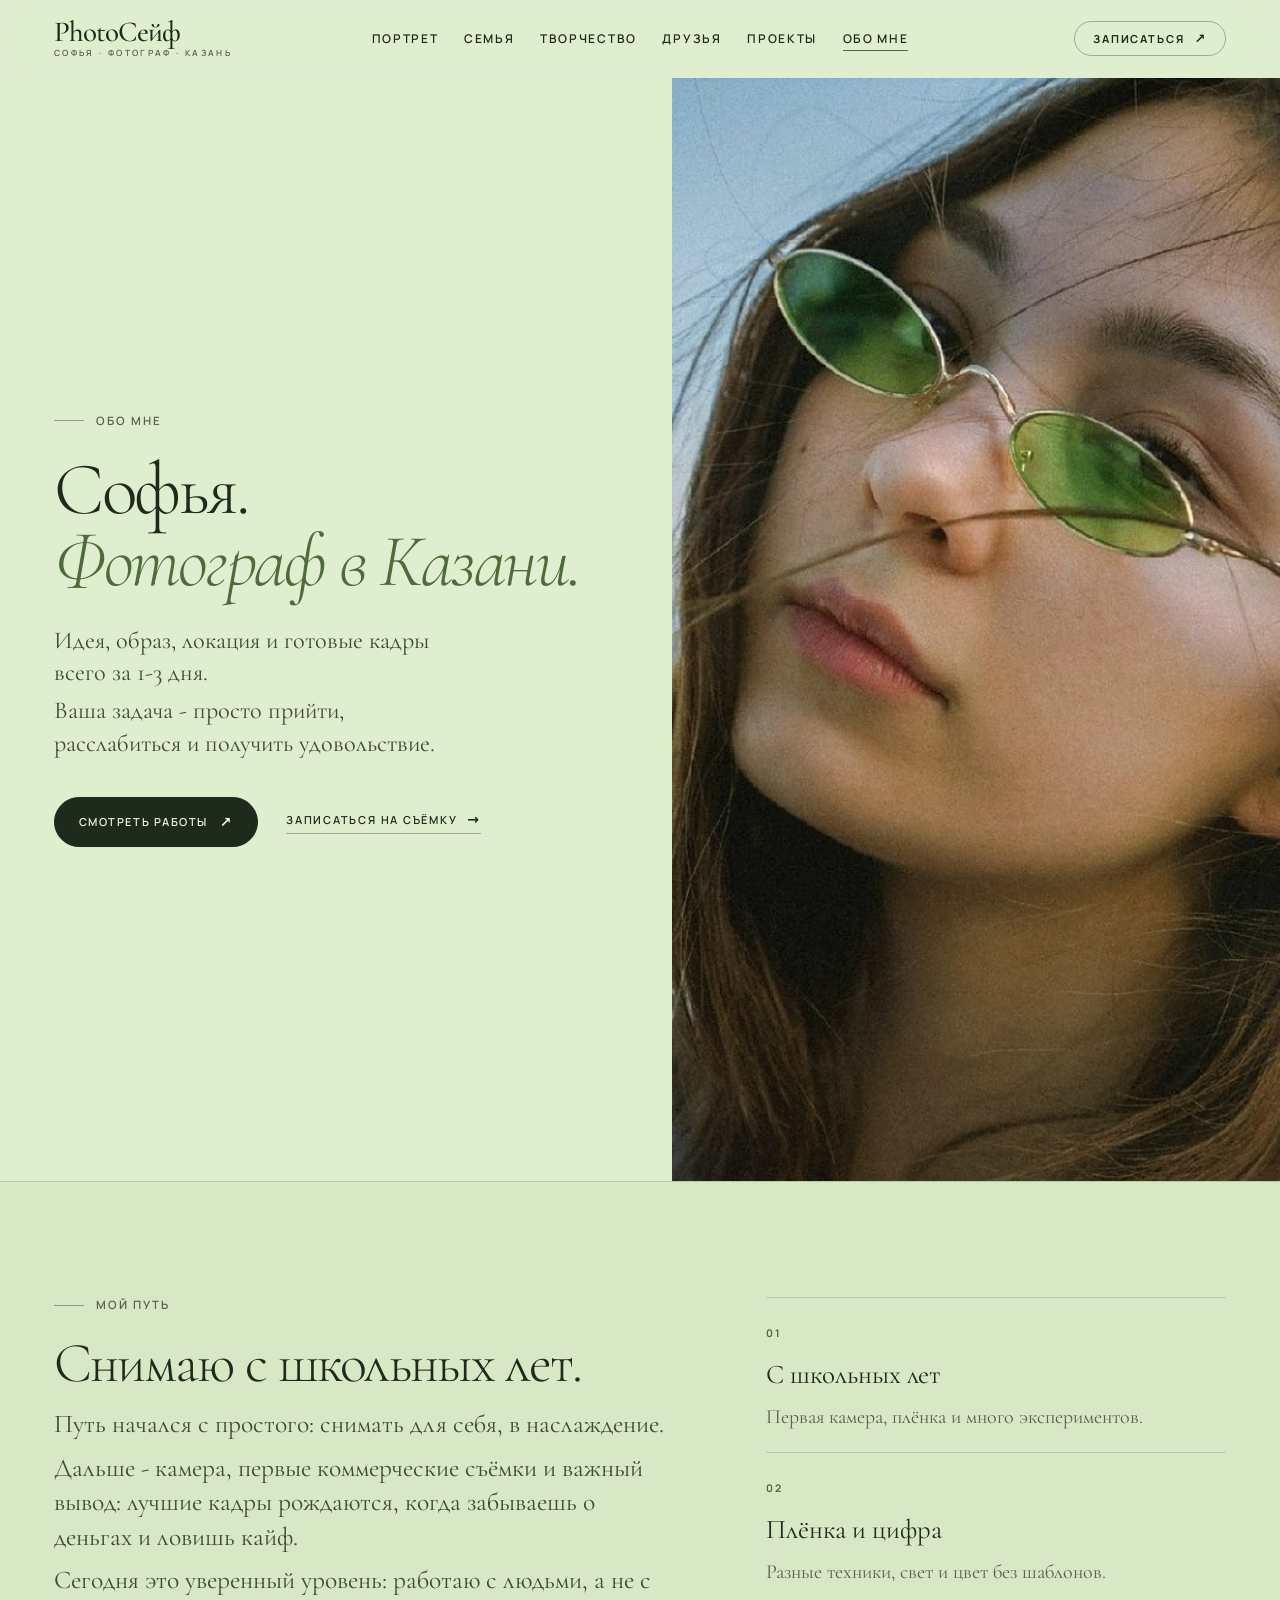
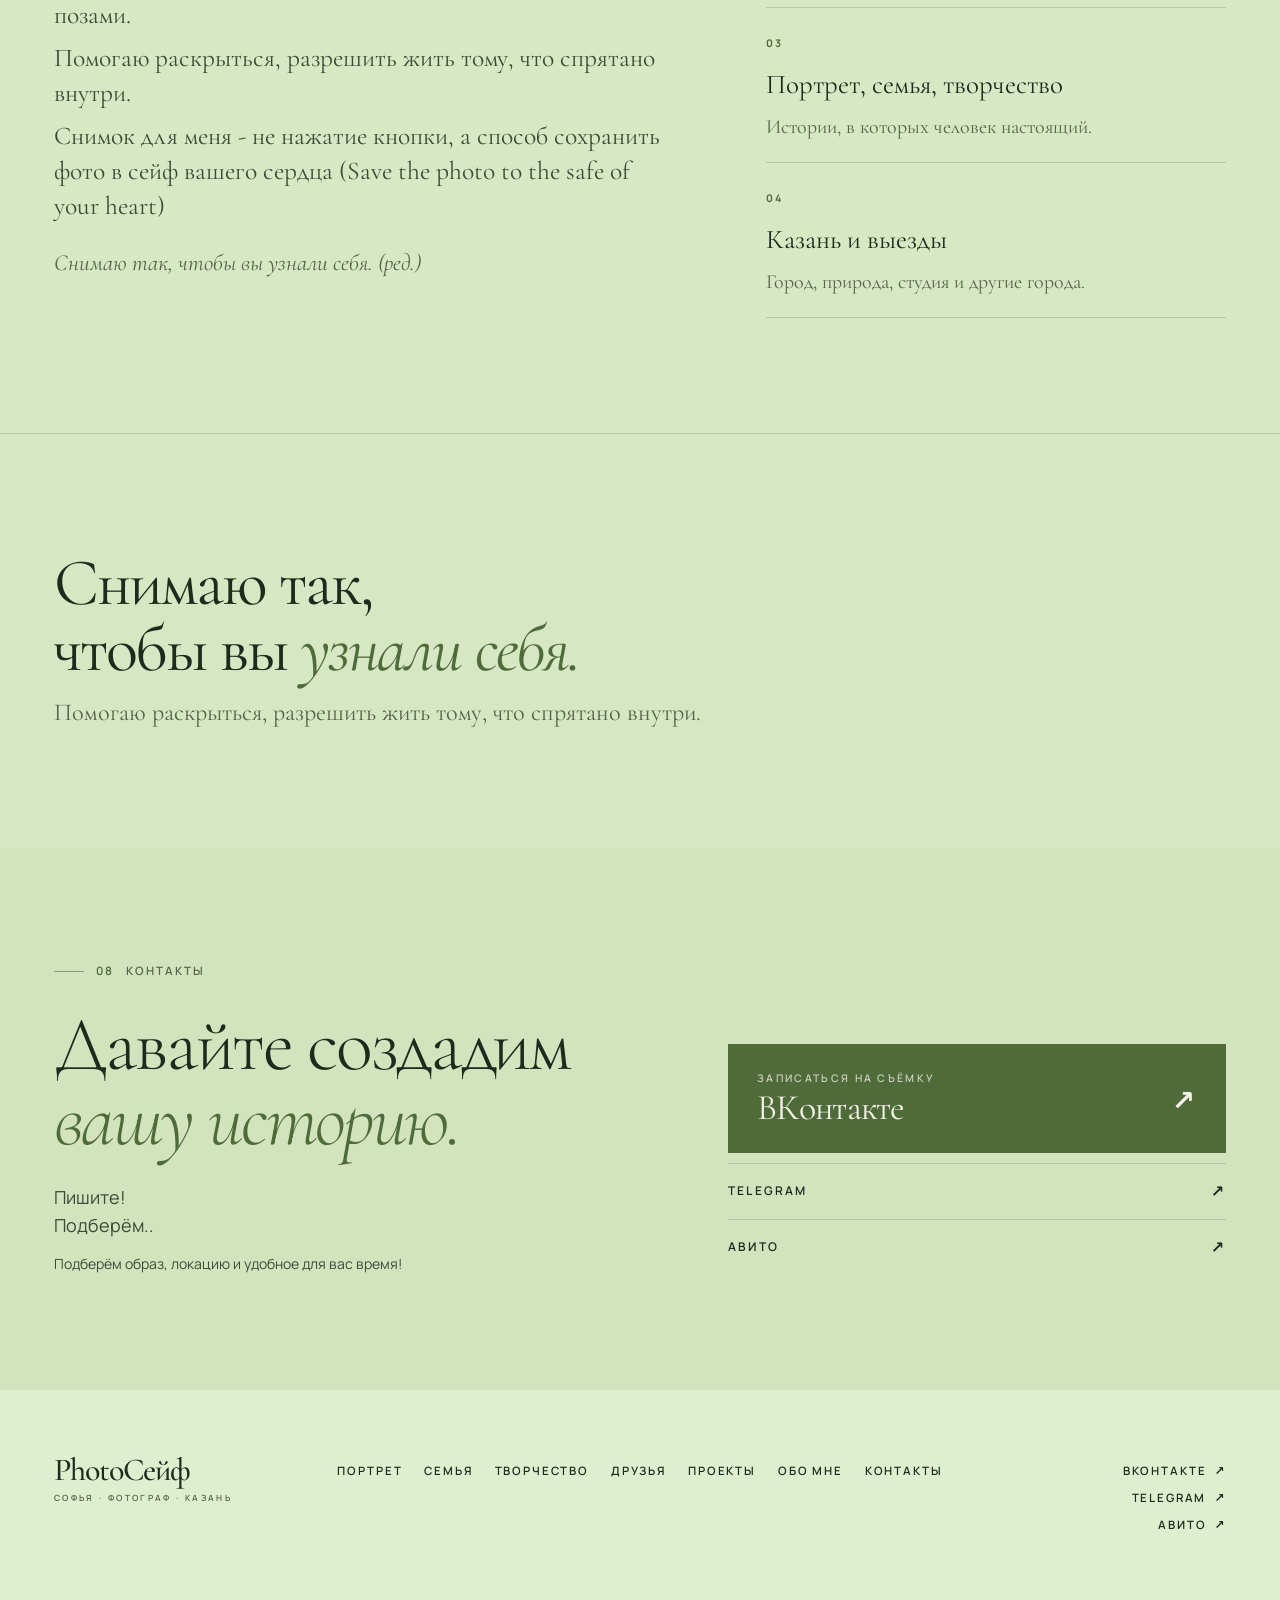
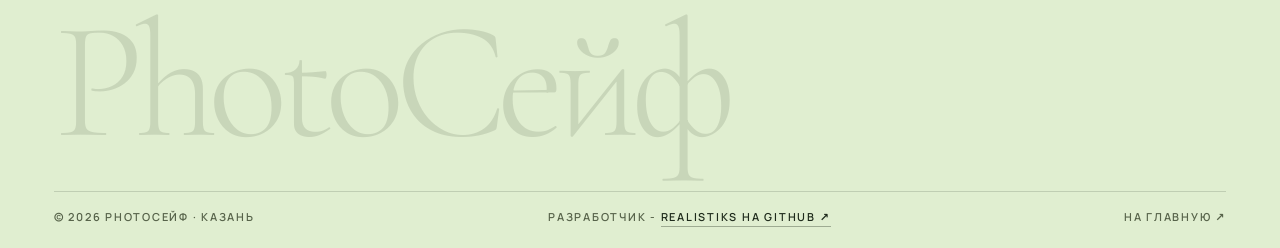
==== commit 2a3c038e: "Serif project titles, equal tiles, contact note placement, about hero copy" ====
--- a/about.html
+++ b/about.html
@@ -17,6 +17,9 @@
 <link rel="icon" href="favicon.svg" type="image/svg+xml">
 <link rel="stylesheet" href="assets/fonts/fonts.css">
 <link rel="stylesheet" href="css/style.css">
+<link rel="preload" as="image" href="assets/img/about-portrait-900.jpg" imagesrcset="assets/img/about-portrait-600.jpg 330w, assets/img/about-portrait-900.jpg 496w" imagesizes="(max-width: 900px) 100vw, 45vw" fetchpriority="high">
+<link rel="preload" as="font" type="font/woff2" href="assets/fonts/cormorant-garamond-normal-cyrillic.woff2" crossorigin>
+<link rel="preload" as="font" type="font/woff2" href="assets/fonts/manrope-normal-cyrillic.woff2" crossorigin>
 <script>document.documentElement.classList.add('js');</script>
 </head>
 <body id="top">
@@ -67,16 +70,15 @@
     <div class="about-hero__copy">
       <p class="eyebrow">Обо мне</p>
       <h1 id="aboutName">Софья.<br><em>Фотограф в Казани.</em></h1>
-      <p class="about-lead line">Снимаю с школьных лет.</p>
-      <p class="about-lead line">Изучаю свет, композицию и разные техники съёмки.</p>
-      <p class="about-lead line">Ищу себя в портрете, семье и творческих историях.</p>
+      <p class="about-lead line">Идея, образ, локация и готовые кадры всего за 1-3 дня.</p>
+      <p class="about-lead line">Ваша задача - просто прийти, расслабиться и получить удовольствие.</p>
       <div class="about-actions">
         <a class="btn" href="index.html#portrait">Смотреть работы <span aria-hidden="true">↗</span></a>
         <a class="link-arrow" href="#contact">Записаться на съёмку</a>
       </div>
     </div>
     <div class="about-hero__media">
-      <img src="assets/img/about-portrait-900.jpg" srcset="assets/img/about-portrait-600.jpg 330w, assets/img/about-portrait-900.jpg 496w" sizes="(max-width: 900px) 100vw, 45vw" width="496" height="900" alt="Софья, фотограф в Казани, крупный портрет в зелёных очках" loading="lazy" decoding="async" style="--ph:#685a47">
+      <img src="assets/img/about-portrait-900.jpg" srcset="assets/img/about-portrait-600.jpg 330w, assets/img/about-portrait-900.jpg 496w" sizes="(max-width: 900px) 100vw, 45vw" width="496" height="900" alt="Софья, фотограф в Казани, крупный портрет в зелёных очках" loading="eager" fetchpriority="high" decoding="async" style="--ph:#685a47">
     </div>
   </section>
 
@@ -133,6 +135,7 @@
         <div class="reveal">
           <h2 id="contactTitle">Давайте создадим<br><em>вашу историю.</em></h2>
           <p class="contact__lead">Пишите!<br>Подберём..</p>
+          <p class="contact__note">Подберём образ, локацию и удобное для вас время!</p>
         </div>
         <div class="contact__channels reveal">
           <a class="channel channel--primary" href="https://vk.ru/save.photo.insafe" target="_blank" rel="noopener">
@@ -148,7 +151,6 @@
           </a>
         </div>
       </div>
-      <p class="contact__note">Подберём образ, локацию и удобное для вас время!</p>
     </div>
   </section>
 </main>
--- a/assets/fonts/fonts.css
+++ b/assets/fonts/fonts.css
@@ -1,6 +1,6 @@
-@font-face{font-family:'Cormorant Garamond';font-style:italic;font-weight:300 700;font-display:swap;src:url([data-uri]) format('woff2');unicode-range:U+0301, U+0400-045F, U+0490-0491, U+04B0-04B1, U+2116;}
-@font-face{font-family:'Cormorant Garamond';font-style:italic;font-weight:300 700;font-display:swap;src:url([data-uri]) format('woff2');unicode-range:U+0000-00FF, U+0131, U+0152-0153, U+02BB-02BC, U+02C6, U+02DA, U+02DC, U+0304, U+0308, U+0329, U+2000-206F, U+20AC, U+2122, U+2191, U+2193, U+2212, U+2215, U+FEFF, U+FFFD;}
-@font-face{font-family:'Cormorant Garamond';font-style:normal;font-weight:300 700;font-display:swap;src:url([data-uri]) format('woff2');unicode-range:U+0301, U+0400-045F, U+0490-0491, U+04B0-04B1, U+2116;}
-@font-face{font-family:'Cormorant Garamond';font-style:normal;font-weight:300 700;font-display:swap;src:url([data-uri]) format('woff2');unicode-range:U+0000-00FF, U+0131, U+0152-0153, U+02BB-02BC, U+02C6, U+02DA, U+02DC, U+0304, U+0308, U+0329, U+2000-206F, U+20AC, U+2122, U+2191, U+2193, U+2212, U+2215, U+FEFF, U+FFFD;}
-@font-face{font-family:'Manrope';font-style:normal;font-weight:200 800;font-display:swap;src:url([data-uri]) format('woff2');unicode-range:U+0301, U+0400-045F, U+0490-0491, U+04B0-04B1, U+2116;}
-@font-face{font-family:'Manrope';font-style:normal;font-weight:200 800;font-display:swap;src:url([data-uri]) format('woff2');unicode-range:U+0000-00FF, U+0131, U+0152-0153, U+02BB-02BC, U+02C6, U+02DA, U+02DC, U+0304, U+0308, U+0329, U+2000-206F, U+20AC, U+2122, U+2191, U+2193, U+2212, U+2215, U+FEFF, U+FFFD;}+@font-face{font-family:'Cormorant Garamond';font-style:italic;font-weight:300 700;font-display:swap;src:url(cormorant-garamond-italic-cyrillic.woff2) format('woff2');unicode-range:U+0301, U+0400-045F, U+0490-0491, U+04B0-04B1, U+2116;}
+@font-face{font-family:'Cormorant Garamond';font-style:italic;font-weight:300 700;font-display:swap;src:url(cormorant-garamond-italic-latin.woff2) format('woff2');unicode-range:U+0000-00FF, U+0131, U+0152-0153, U+02BB-02BC, U+02C6, U+02DA, U+02DC, U+0304, U+0308, U+0329, U+2000-206F, U+20AC, U+2122, U+2191, U+2193, U+2212, U+2215, U+FEFF, U+FFFD;}
+@font-face{font-family:'Cormorant Garamond';font-style:normal;font-weight:300 700;font-display:swap;src:url(cormorant-garamond-normal-cyrillic.woff2) format('woff2');unicode-range:U+0301, U+0400-045F, U+0490-0491, U+04B0-04B1, U+2116;}
+@font-face{font-family:'Cormorant Garamond';font-style:normal;font-weight:300 700;font-display:swap;src:url(cormorant-garamond-normal-latin.woff2) format('woff2');unicode-range:U+0000-00FF, U+0131, U+0152-0153, U+02BB-02BC, U+02C6, U+02DA, U+02DC, U+0304, U+0308, U+0329, U+2000-206F, U+20AC, U+2122, U+2191, U+2193, U+2212, U+2215, U+FEFF, U+FFFD;}
+@font-face{font-family:'Manrope';font-style:normal;font-weight:200 800;font-display:swap;src:url(manrope-normal-cyrillic.woff2) format('woff2');unicode-range:U+0301, U+0400-045F, U+0490-0491, U+04B0-04B1, U+2116;}
+@font-face{font-family:'Manrope';font-style:normal;font-weight:200 800;font-display:swap;src:url(manrope-normal-latin.woff2) format('woff2');unicode-range:U+0000-00FF, U+0131, U+0152-0153, U+02BB-02BC, U+02C6, U+02DA, U+02DC, U+0304, U+0308, U+0329, U+2000-206F, U+20AC, U+2122, U+2191, U+2193, U+2212, U+2215, U+FEFF, U+FFFD;}
--- a/css/style.css
+++ b/css/style.css
@@ -3443,3 +3443,29 @@
   line-height: 1.35;
   color: var(--muted);
 }
+
+/* Project tiles: serif titles and equal thumb sizes */
+.project-title {
+  font-family: var(--serif);
+}
+
+.project-thumbs {
+  justify-content: space-between;
+}
+
+.project-thumbs button {
+  flex: 0 0 calc((100% - 24px) / 5);
+}
+
+/* Contact note directly under the lead */
+.contact__note {
+  margin-top: 12px;
+  padding-top: 0;
+  border-top: 0;
+  color: var(--ink-soft);
+  font-family: var(--sans);
+  font-size: 14px;
+  font-weight: 400;
+  letter-spacing: normal;
+  text-transform: none;
+}
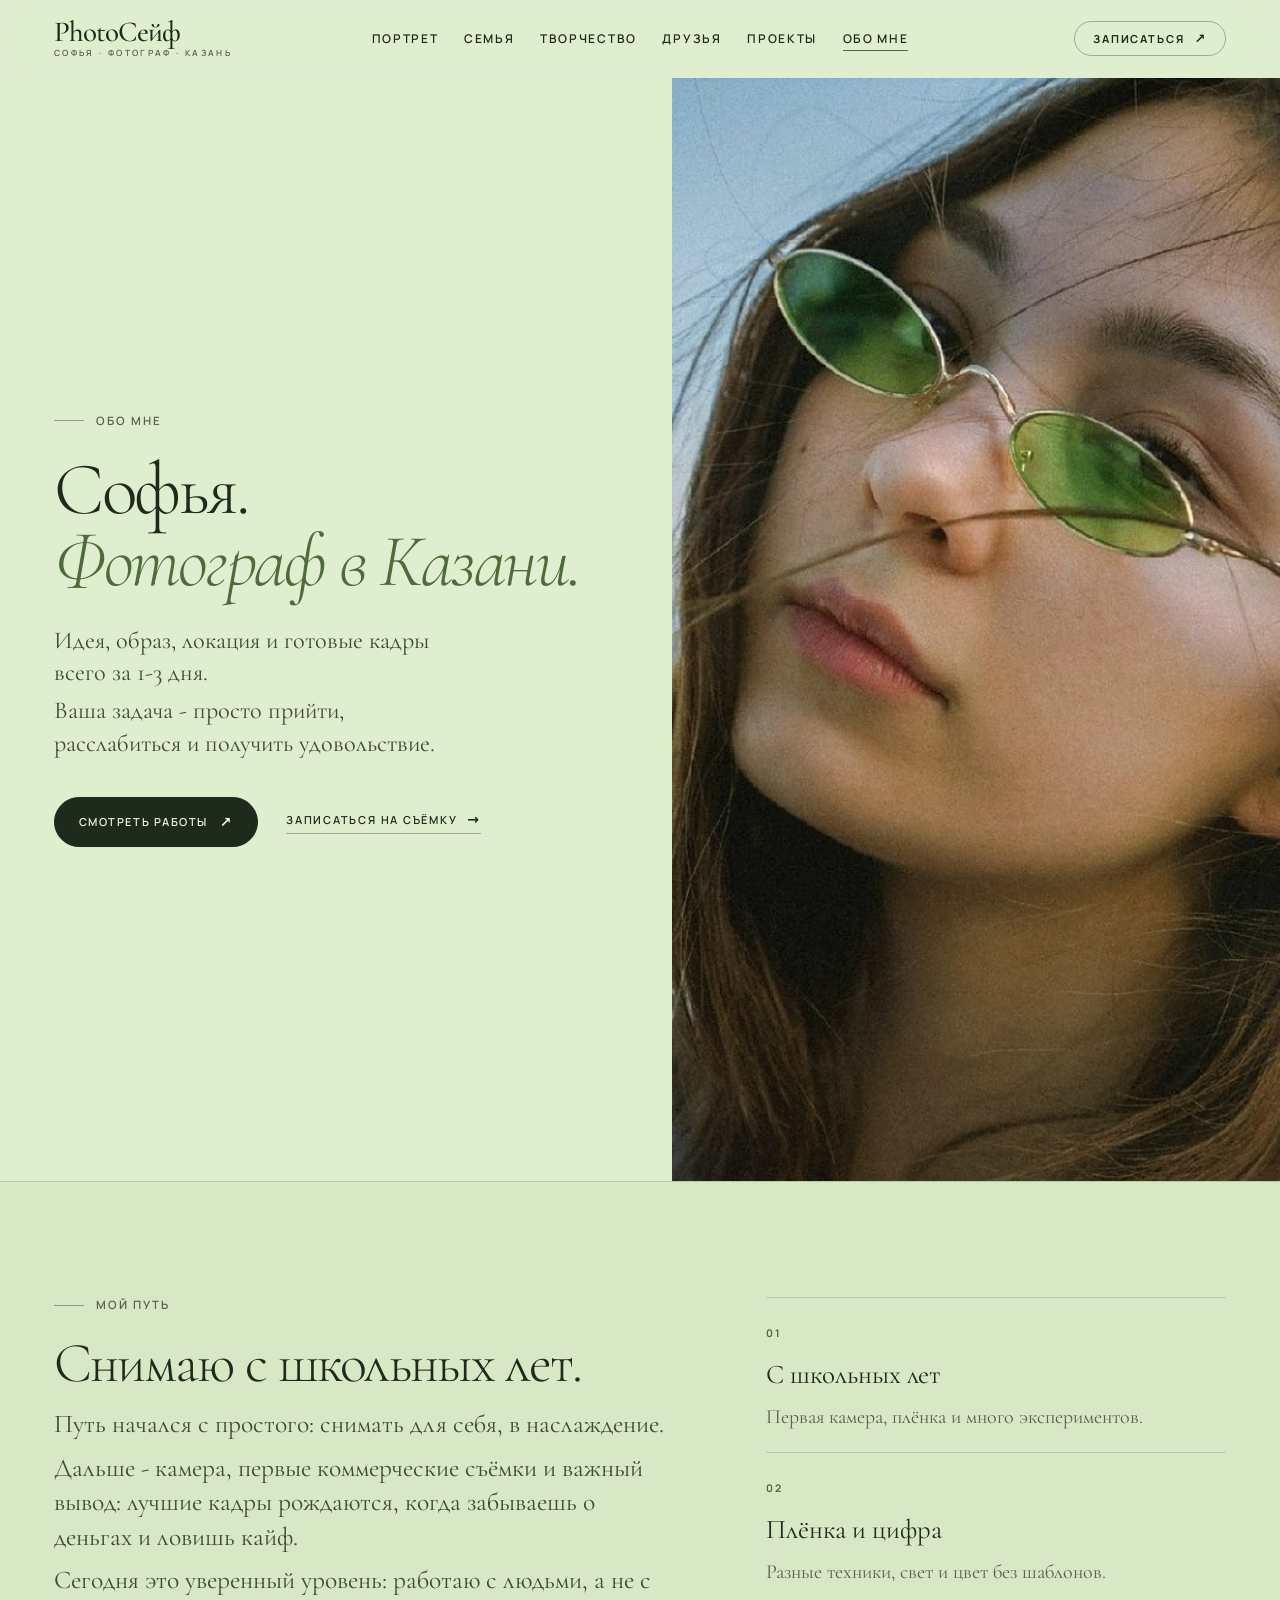
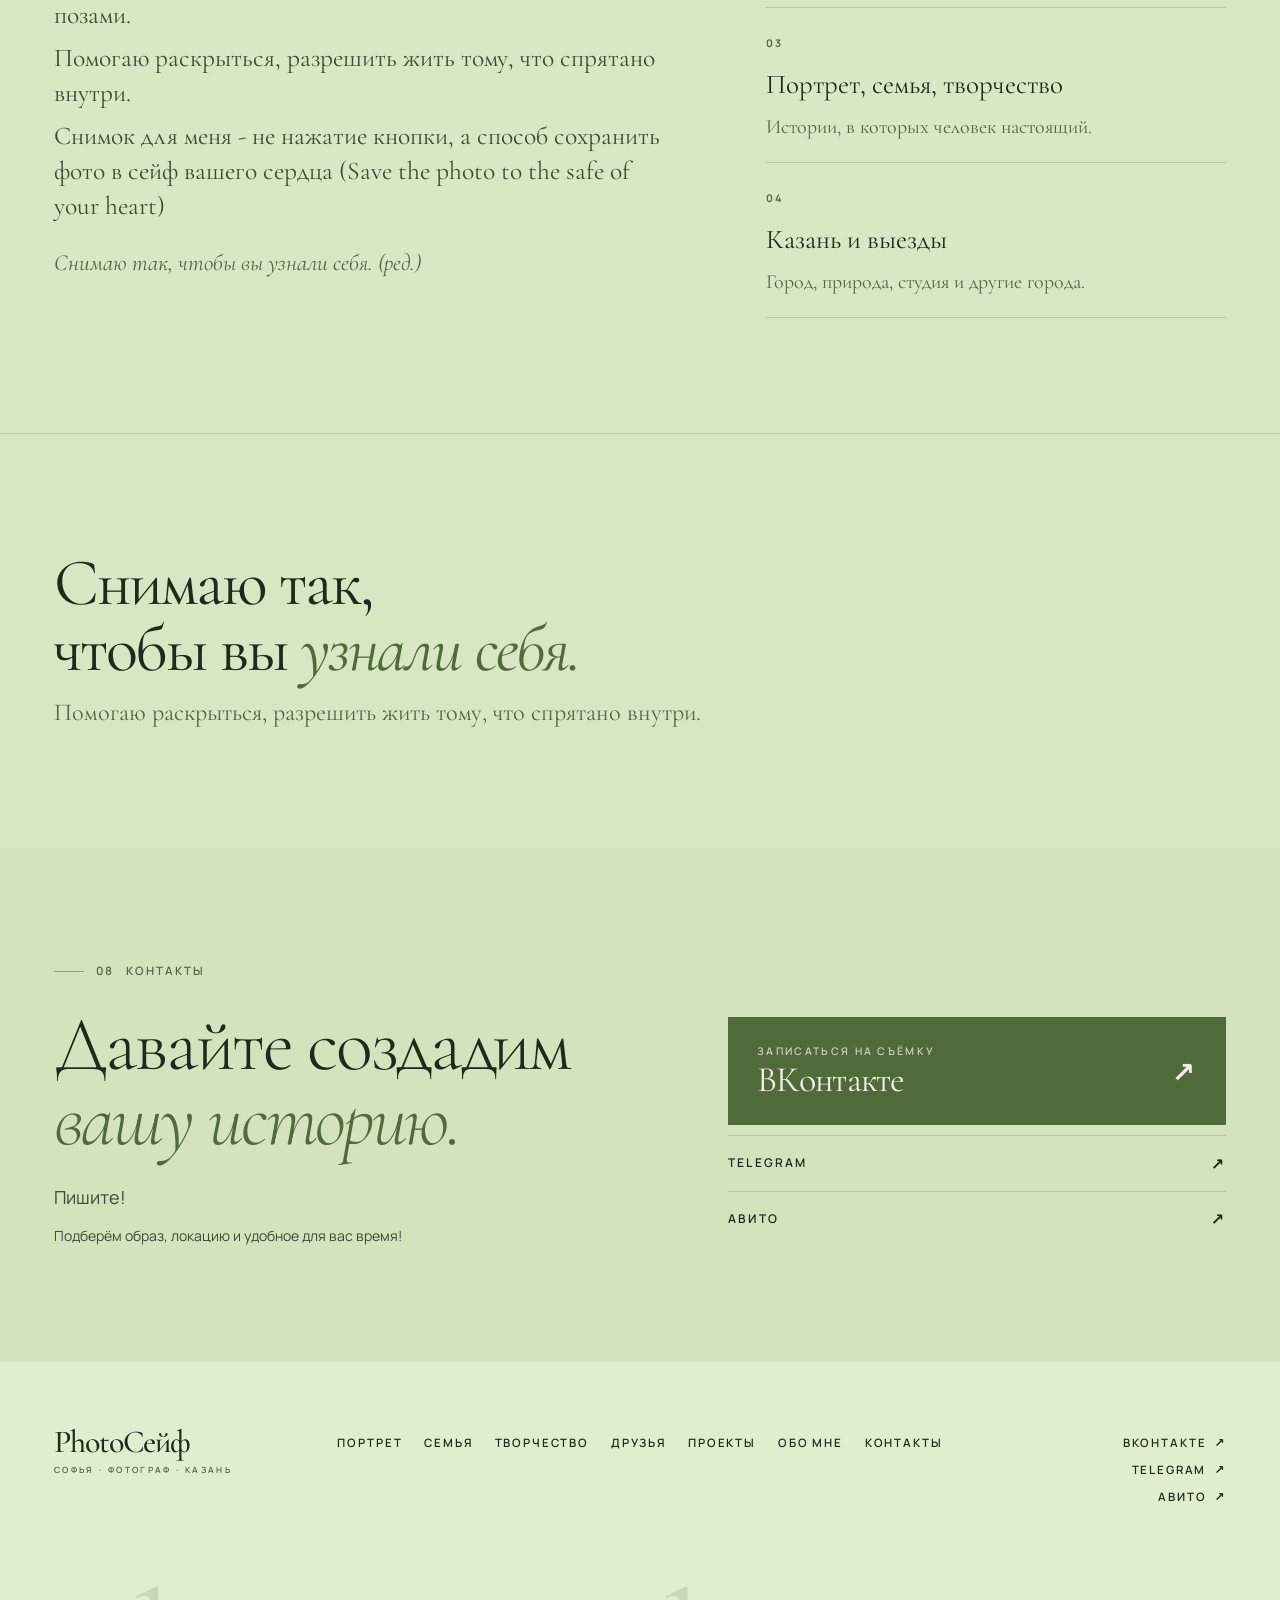
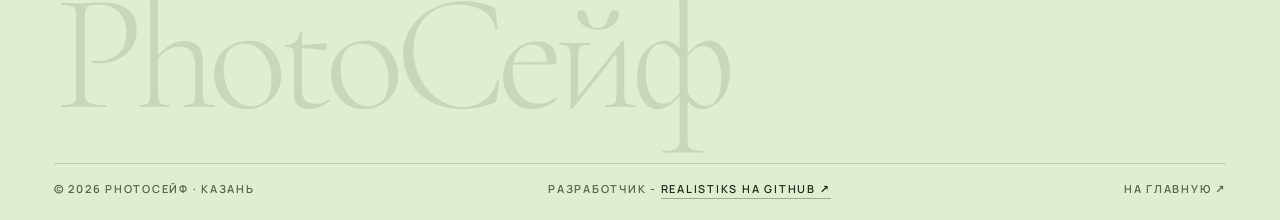
==== commit 37f28326: "Remove repeated Подберём line from contacts" ====
--- a/about.html
+++ b/about.html
@@ -134,7 +134,7 @@
       <div class="contact__grid">
         <div class="reveal">
           <h2 id="contactTitle">Давайте создадим<br><em>вашу историю.</em></h2>
-          <p class="contact__lead">Пишите!<br>Подберём..</p>
+          <p class="contact__lead">Пишите!</p>
           <p class="contact__note">Подберём образ, локацию и удобное для вас время!</p>
         </div>
         <div class="contact__channels reveal">
--- a/css/style.css
+++ b/css/style.css
@@ -3406,8 +3406,9 @@
 .projects-note {
   margin: 20px 0 0;
   color: var(--ink);
-  font-size: clamp(18px, 1.55vw, 23px);
-  line-height: 1.4;
+  font-family: var(--serif);
+  font-size: clamp(20px, 1.7vw, 26px);
+  line-height: 1.35;
 }
 
 .projects-note + .projects-note {
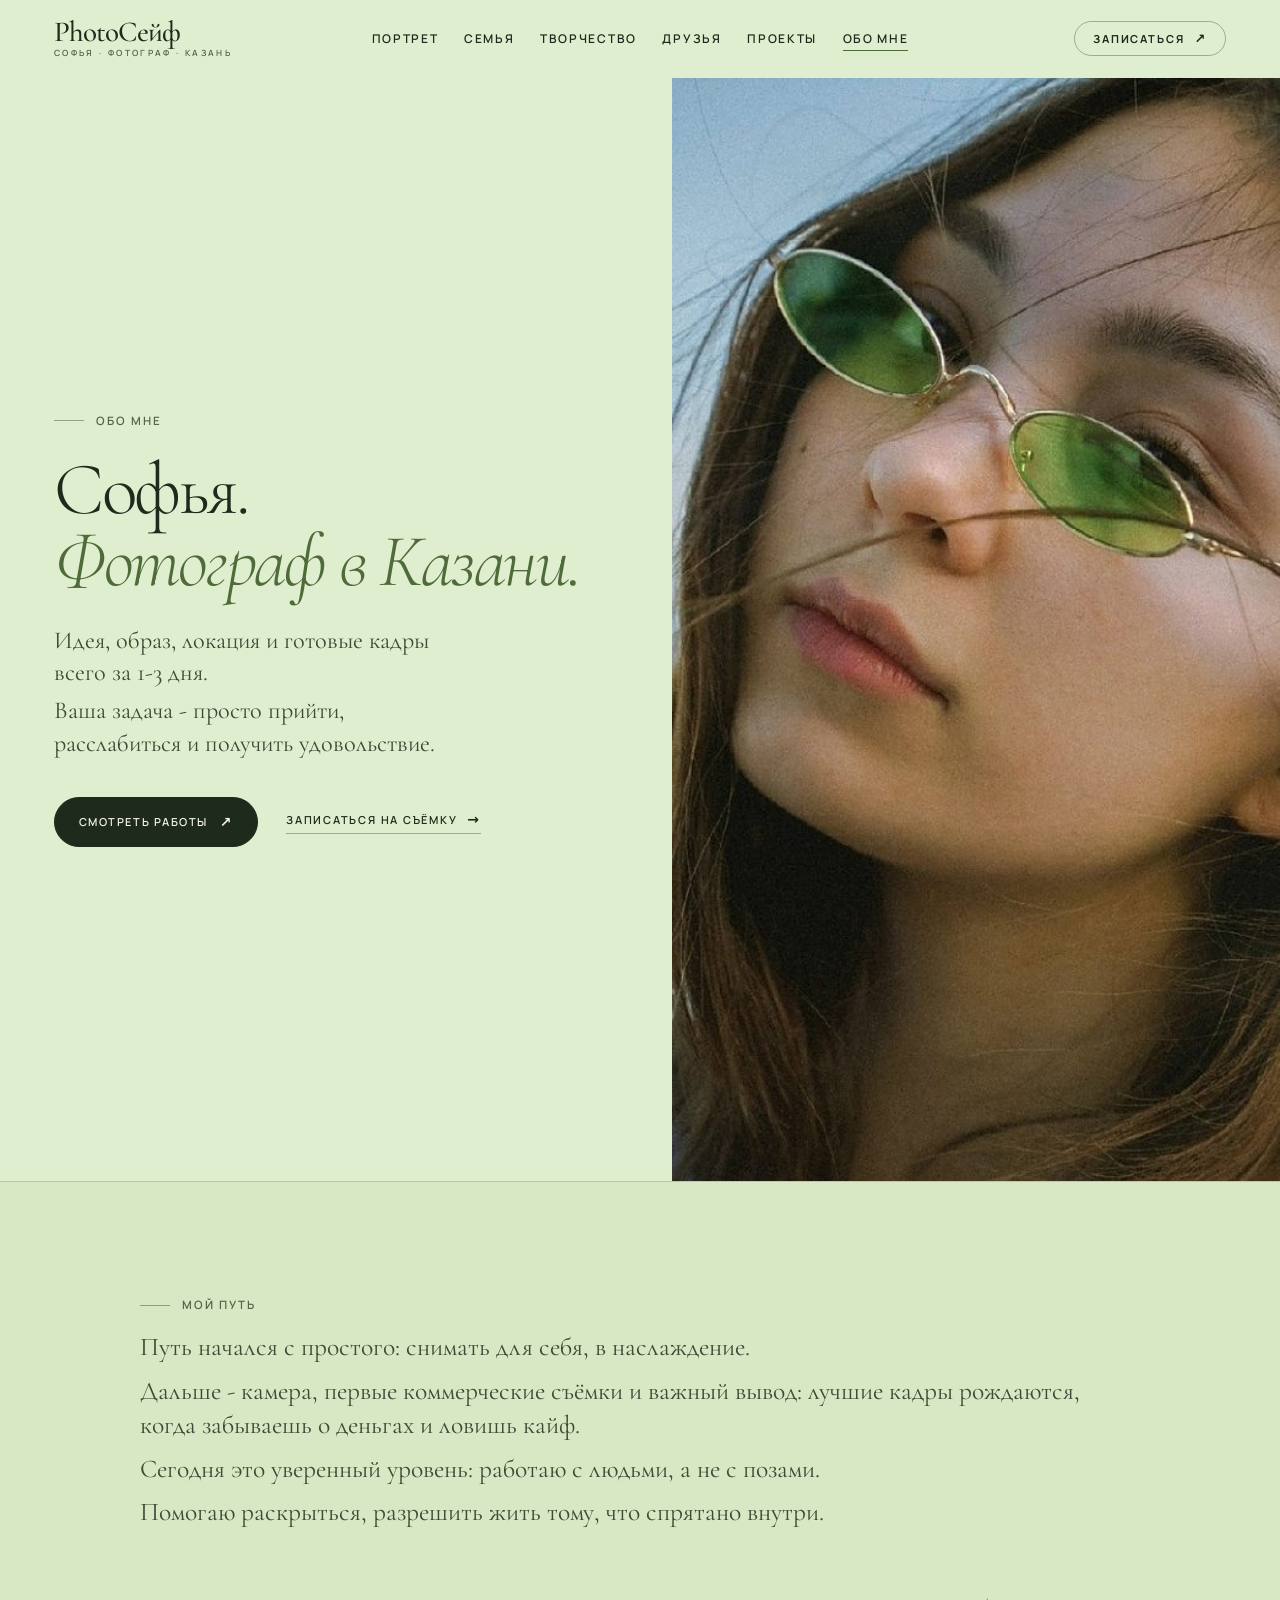
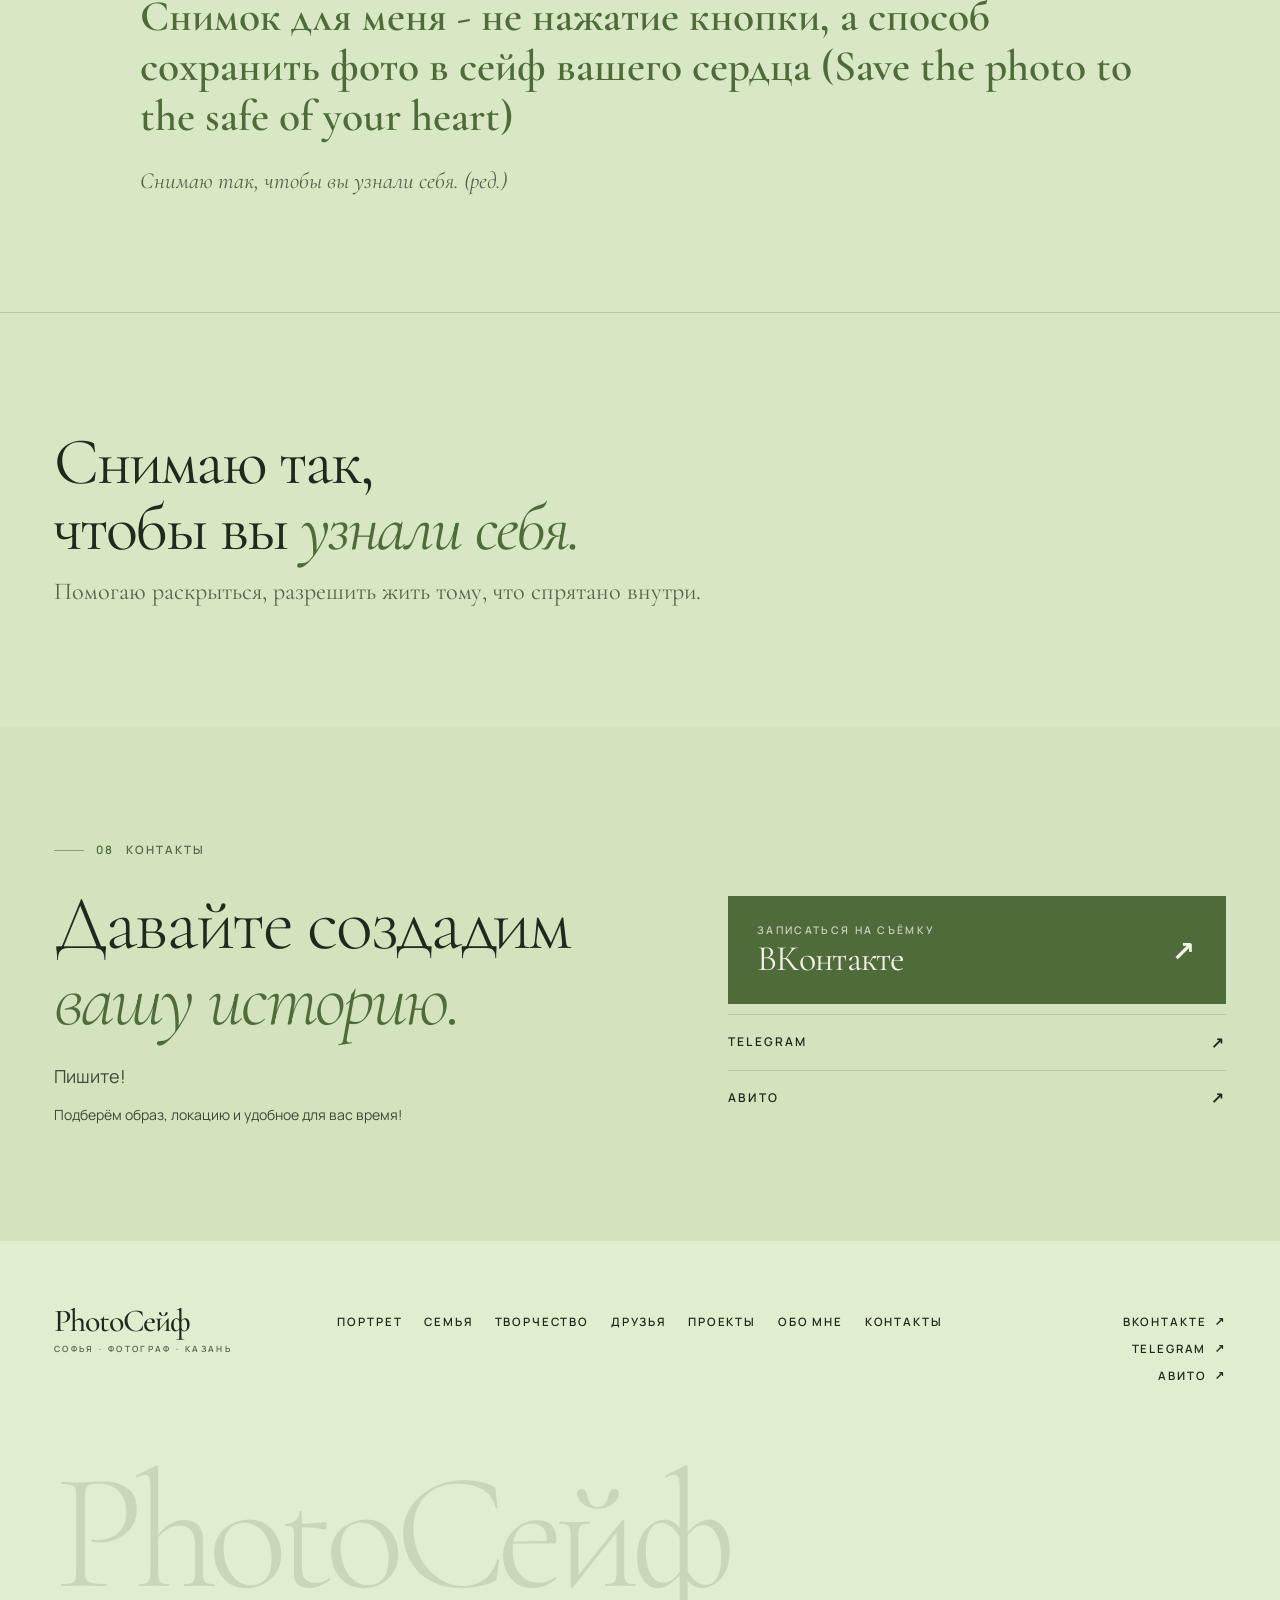
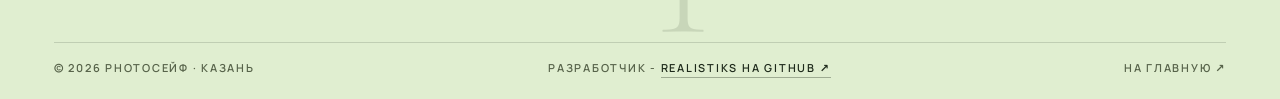
==== commit 0c634266: "Simplify about story and highlight key phrase" ====
--- a/about.html
+++ b/about.html
@@ -82,41 +82,19 @@
     </div>
   </section>
 
-  <section class="about-story" aria-labelledby="storyTitle">
+  <section class="about-story">
     <div class="about-story__inner">
       <div class="about-story__text reveal">
         <p class="eyebrow">Мой путь</p>
-        <h2 id="storyTitle">Снимаю с школьных лет.</h2>
         <p class="line">Путь начался с простого: снимать для себя, в наслаждение.</p>
         <p class="line">Дальше - камера, первые коммерческие съёмки и важный вывод: лучшие кадры рождаются, когда забываешь о деньгах и ловишь кайф.</p>
         <p class="line">Сегодня это уверенный уровень: работаю с людьми, а не с позами.</p>
         <p class="line">Помогаю раскрыться, разрешить жить тому, что спрятано внутри.</p>
-        <p class="line">Снимок для меня - не нажатие кнопки, а способ сохранить фото в сейф вашего сердца (Save the photo to the safe of your heart)</p>
+        <p class="about-story__highlight">Снимок для меня - не нажатие кнопки, а способ сохранить фото в сейф вашего сердца (Save the photo to the safe of your heart)</p>
         <p class="about-story__note">Снимаю так, чтобы вы узнали себя. (ред.)</p>
       </div>
 
-      <aside class="about-facts reveal" aria-label="Коротко о съёмке">
-        <div class="about-fact">
-          <span class="about-fact__num">01</span>
-          <b>С школьных лет</b>
-          <p>Первая камера, плёнка и много экспериментов.</p>
-        </div>
-        <div class="about-fact">
-          <span class="about-fact__num">02</span>
-          <b>Плёнка и цифра</b>
-          <p>Разные техники, свет и цвет без шаблонов.</p>
-        </div>
-        <div class="about-fact">
-          <span class="about-fact__num">03</span>
-          <b>Портрет, семья, творчество</b>
-          <p>Истории, в которых человек настоящий.</p>
-        </div>
-        <div class="about-fact">
-          <span class="about-fact__num">04</span>
-          <b>Казань и выезды</b>
-          <p>Город, природа, студия и другие города.</p>
-        </div>
-      </aside>
+
     </div>
   </section>
 
--- a/css/style.css
+++ b/css/style.css
@@ -3470,3 +3470,18 @@
   letter-spacing: normal;
   text-transform: none;
 }
+
+/* About story: single column with one highlighted phrase */
+.about-story__inner {
+  grid-template-columns: 1fr;
+  max-width: 1000px;
+}
+
+.about-story__highlight {
+  margin-top: 1.4em;
+  font-family: var(--serif);
+  font-size: clamp(30px, 3.4vw, 50px);
+  font-weight: 600;
+  line-height: 1.15;
+  color: var(--accent);
+}
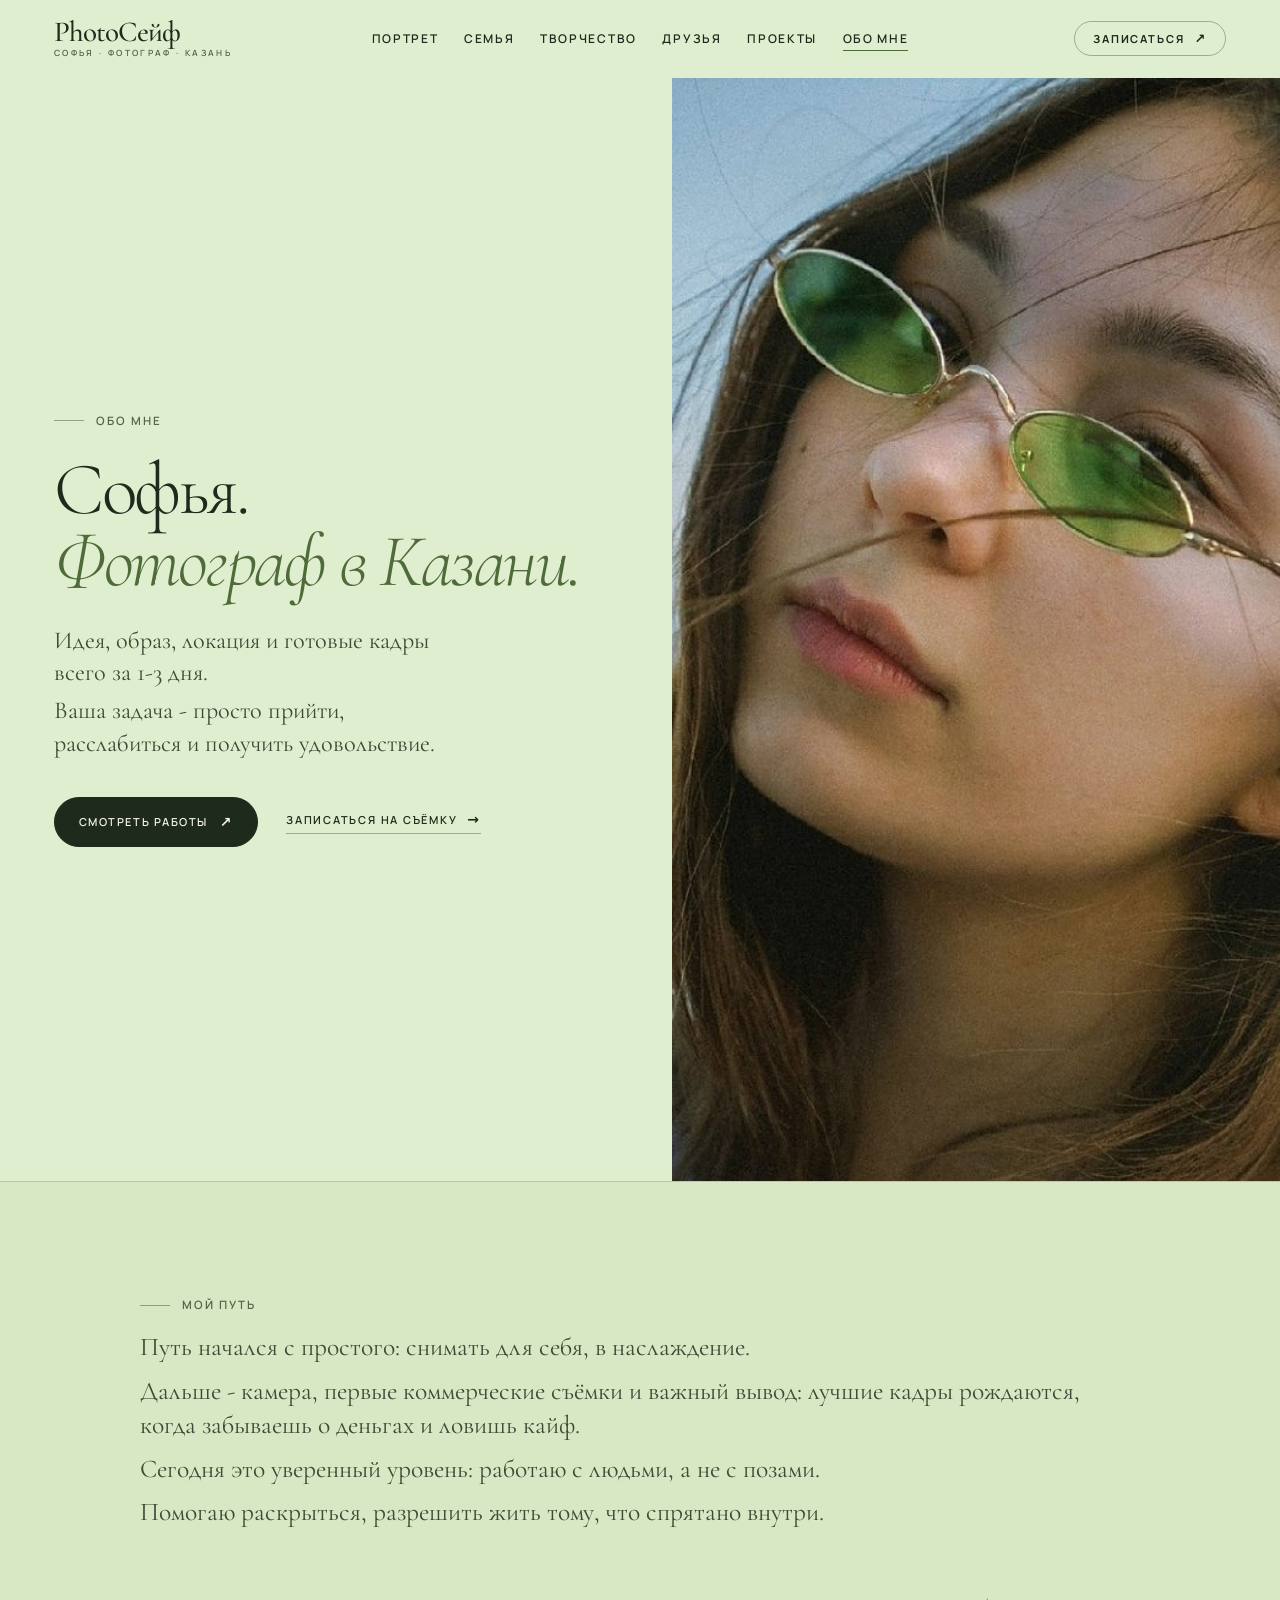
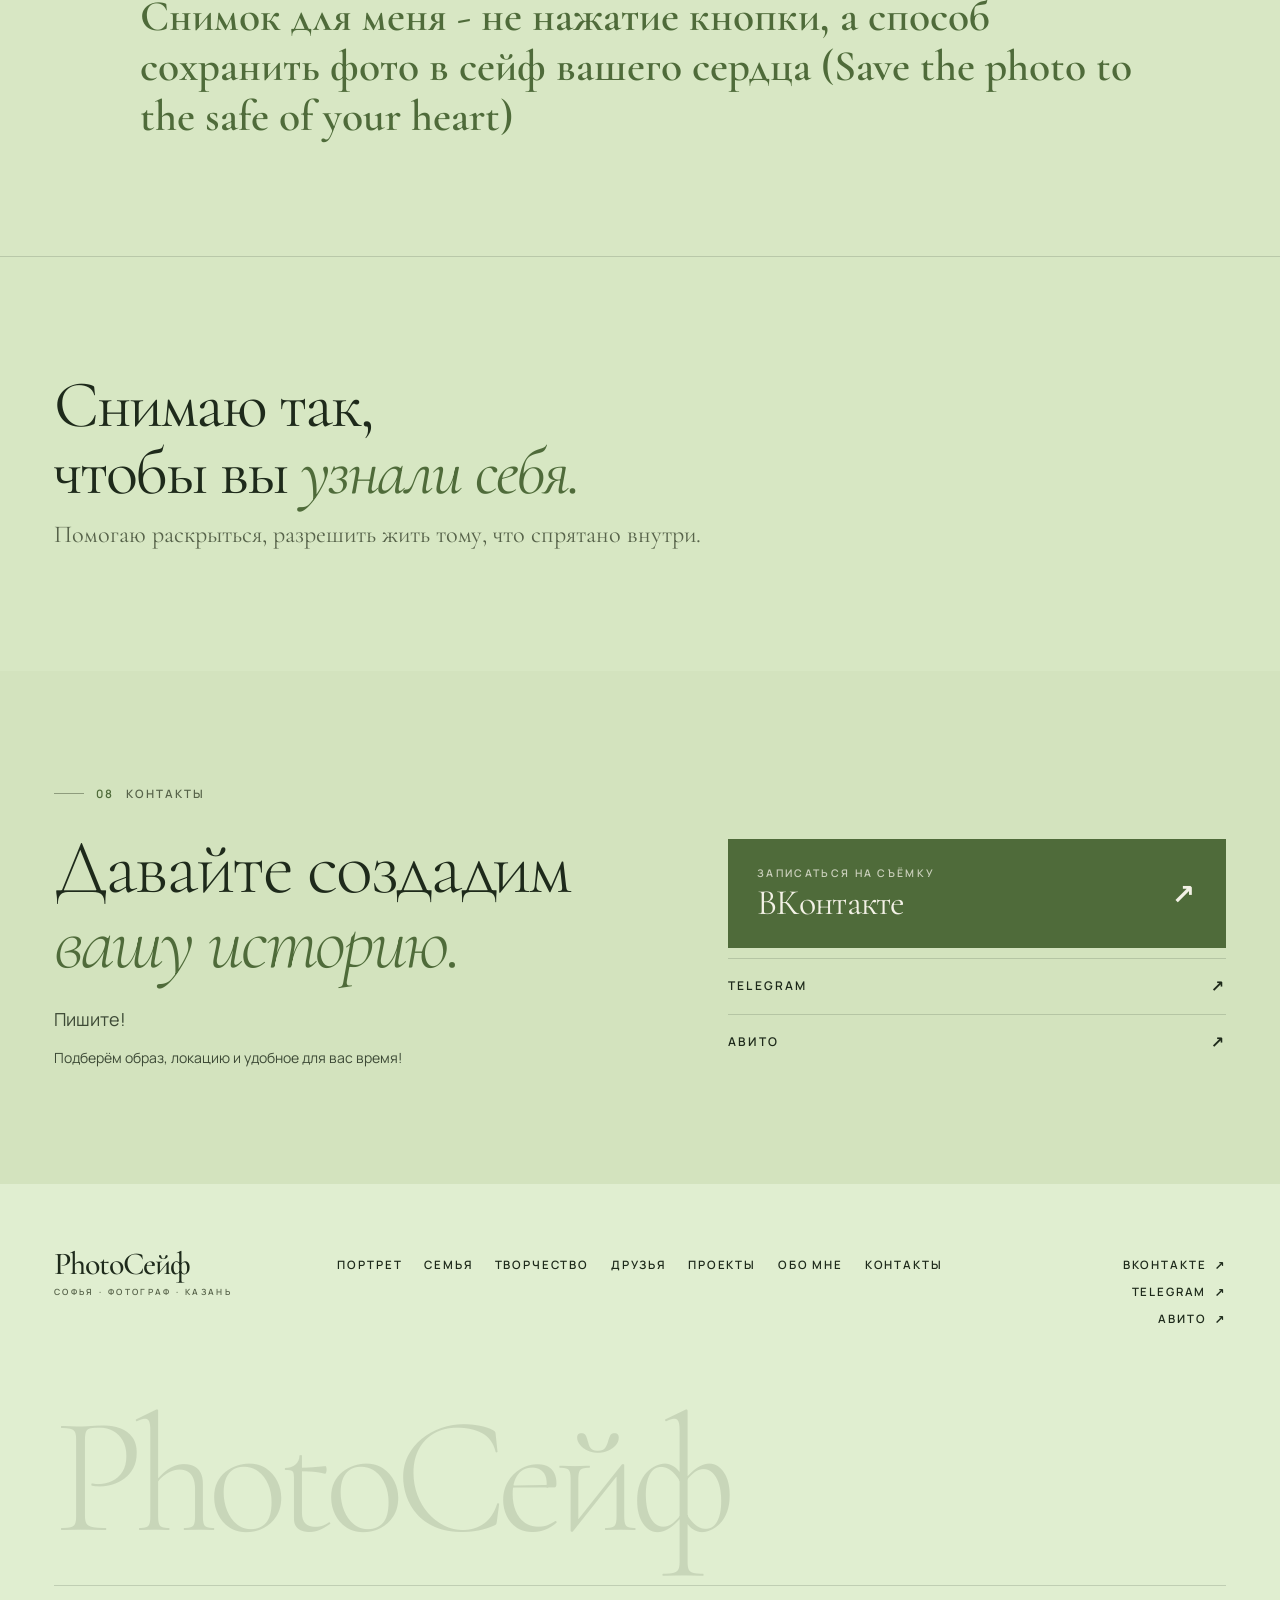
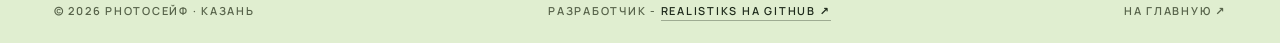
==== commit d98b7eae: "Remove editor note from about story" ====
--- a/about.html
+++ b/about.html
@@ -91,7 +91,6 @@
         <p class="line">Сегодня это уверенный уровень: работаю с людьми, а не с позами.</p>
         <p class="line">Помогаю раскрыться, разрешить жить тому, что спрятано внутри.</p>
         <p class="about-story__highlight">Снимок для меня - не нажатие кнопки, а способ сохранить фото в сейф вашего сердца (Save the photo to the safe of your heart)</p>
-        <p class="about-story__note">Снимаю так, чтобы вы узнали себя. (ред.)</p>
       </div>
 
 
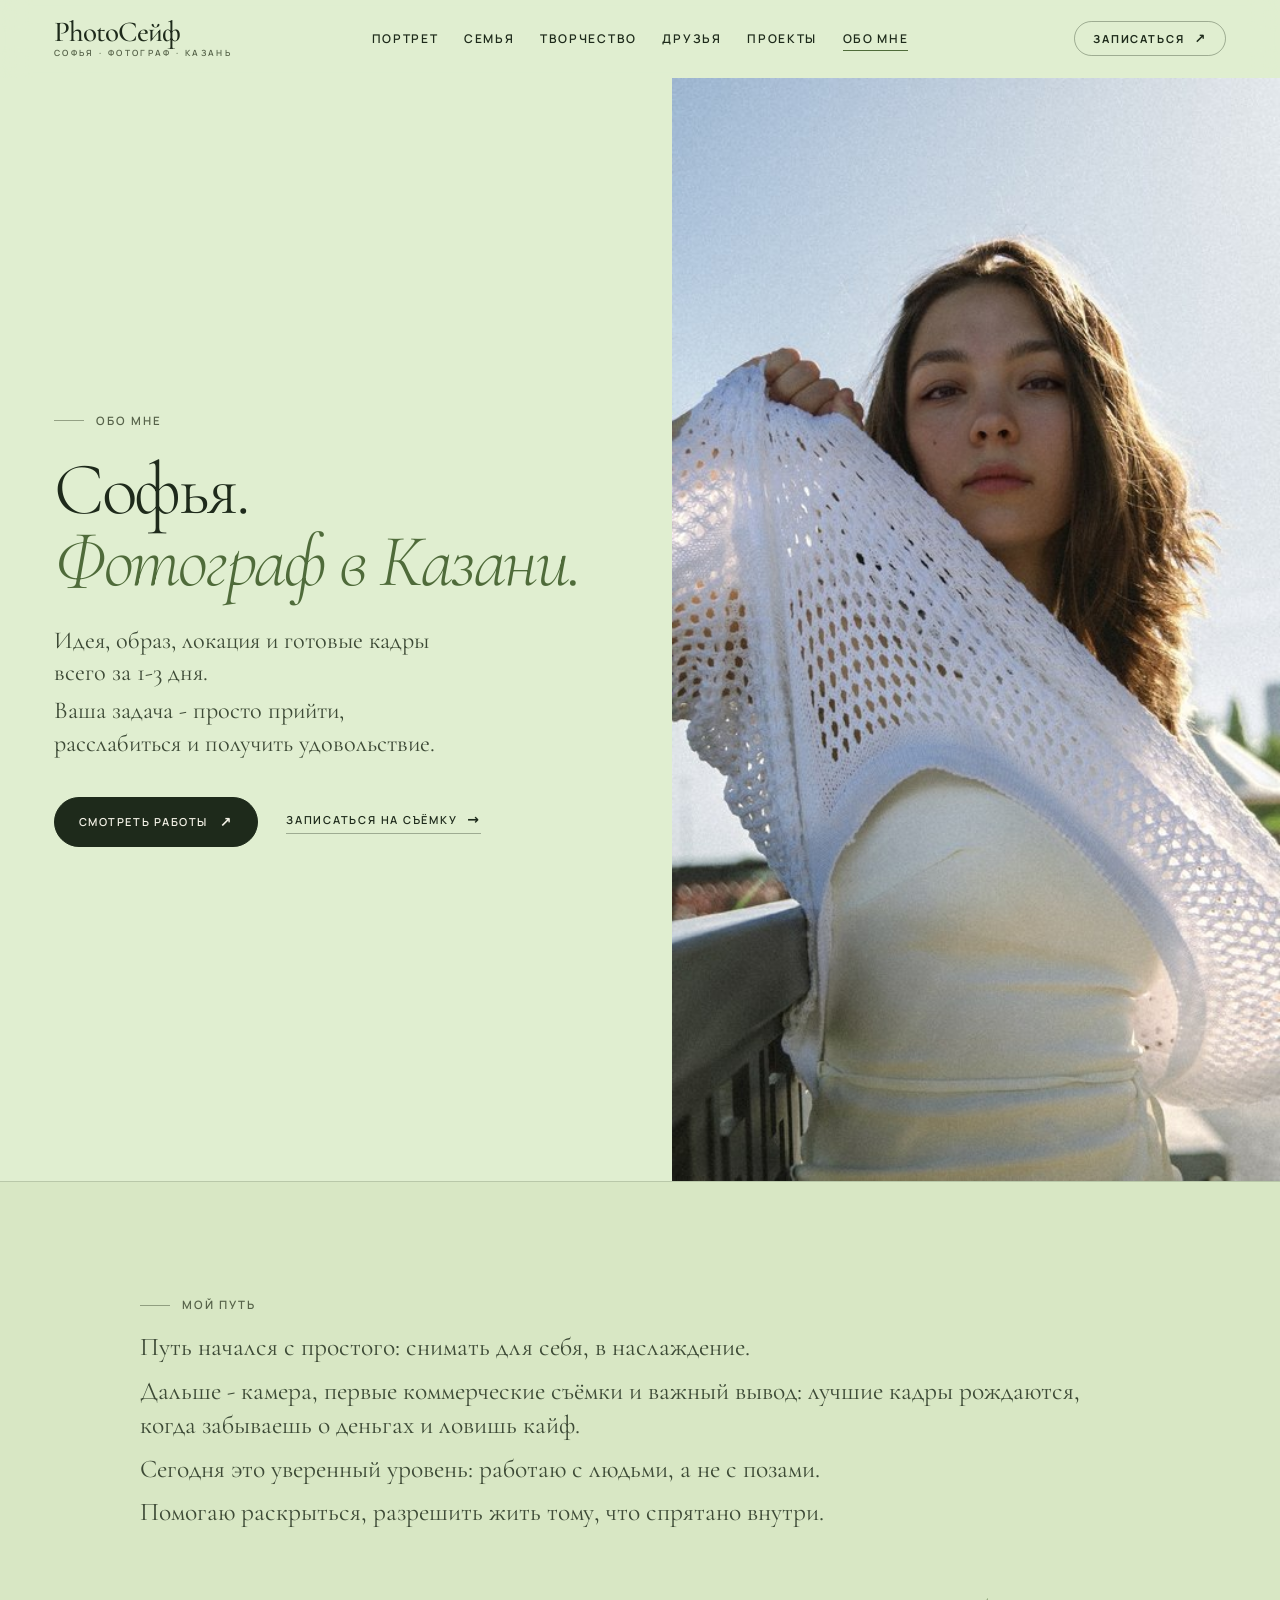
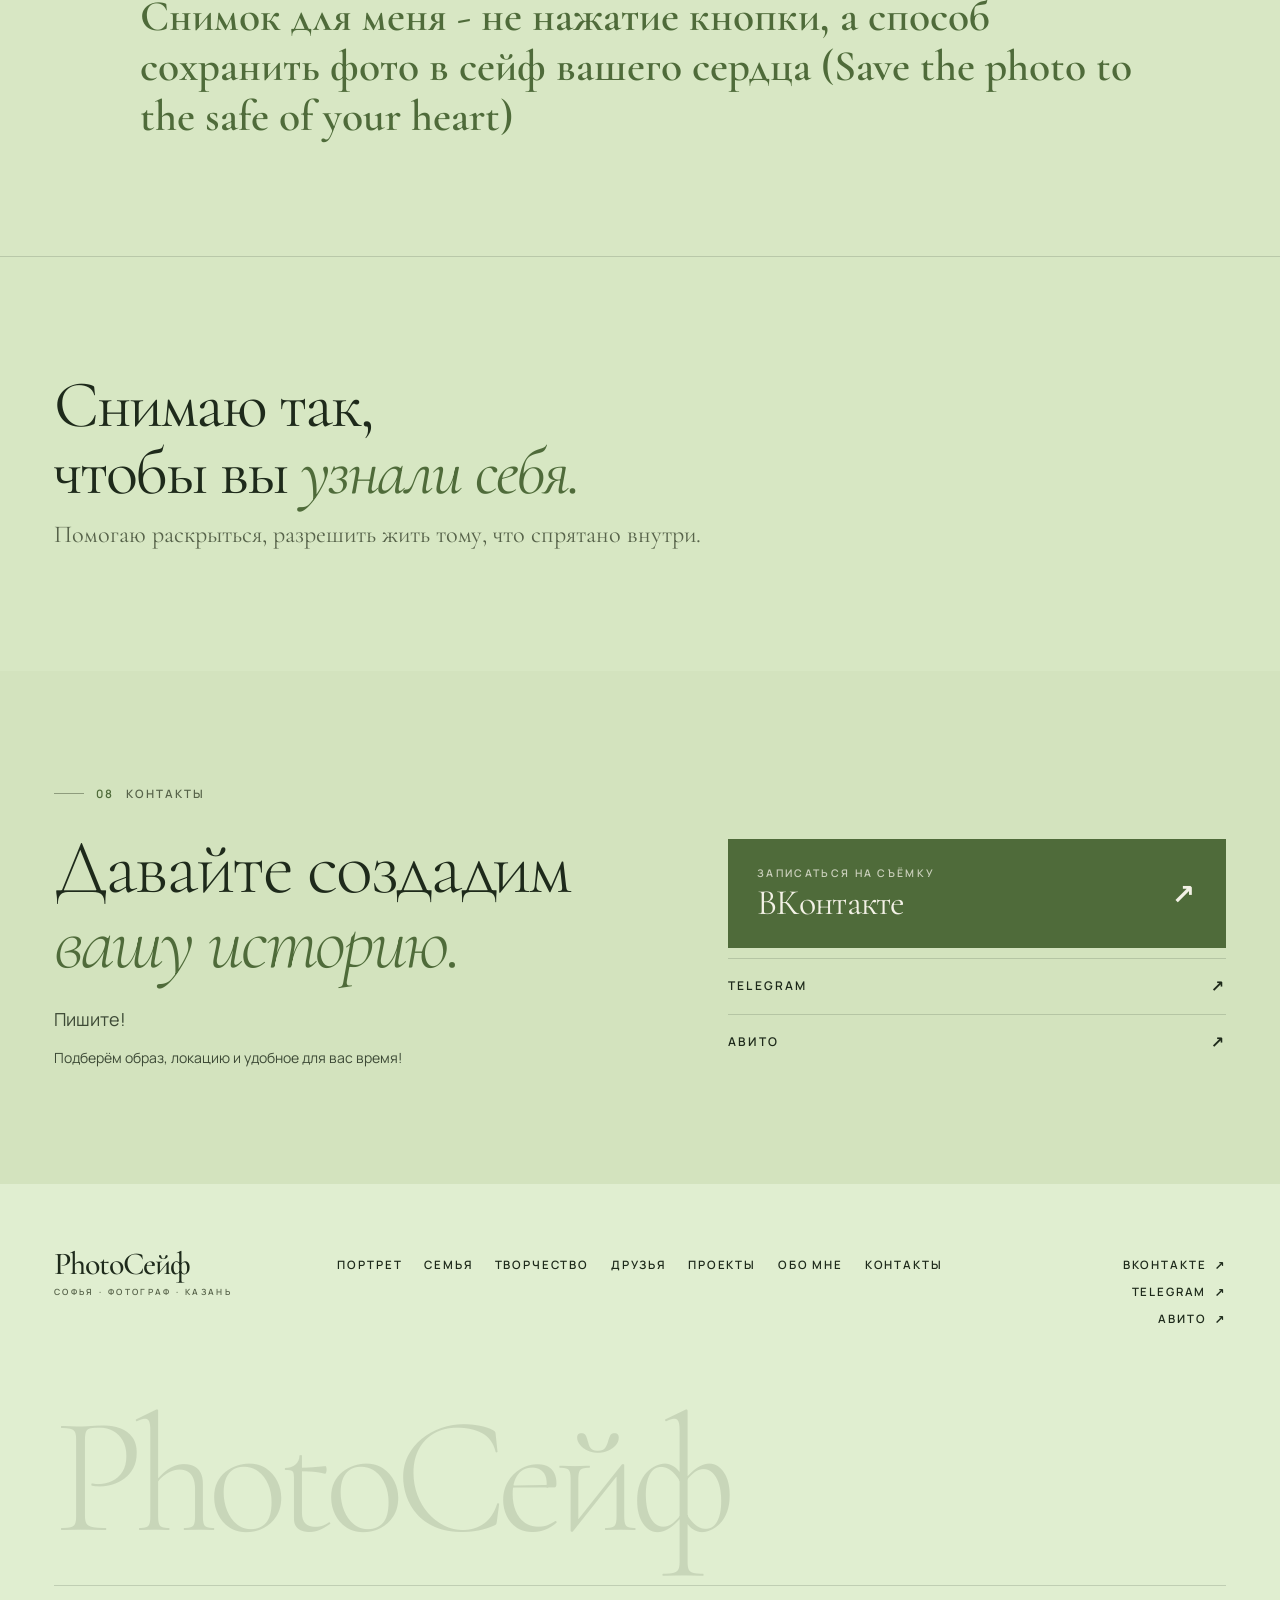
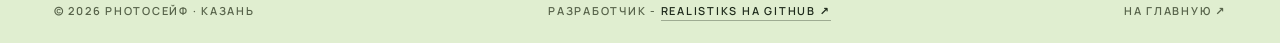
==== commit 6fb5bfbe: "Replace about page portrait photo" ====
--- a/about.html
+++ b/about.html
@@ -78,7 +78,7 @@
       </div>
     </div>
     <div class="about-hero__media">
-      <img src="assets/img/about-portrait-900.jpg" srcset="assets/img/about-portrait-600.jpg 330w, assets/img/about-portrait-900.jpg 496w" sizes="(max-width: 900px) 100vw, 45vw" width="496" height="900" alt="Софья, фотограф в Казани, крупный портрет в зелёных очках" loading="eager" fetchpriority="high" decoding="async" style="--ph:#685a47">
+      <img src="assets/img/about-portrait-900.jpg" srcset="assets/img/about-portrait-600.jpg 330w, assets/img/about-portrait-900.jpg 496w" sizes="(max-width: 900px) 100vw, 45vw" width="496" height="900" alt="Софья, фотограф в Казани, портрет в белом ажурном топе на фоне неба" loading="eager" fetchpriority="high" decoding="async" style="--ph:#9fa0a1">
     </div>
   </section>
 
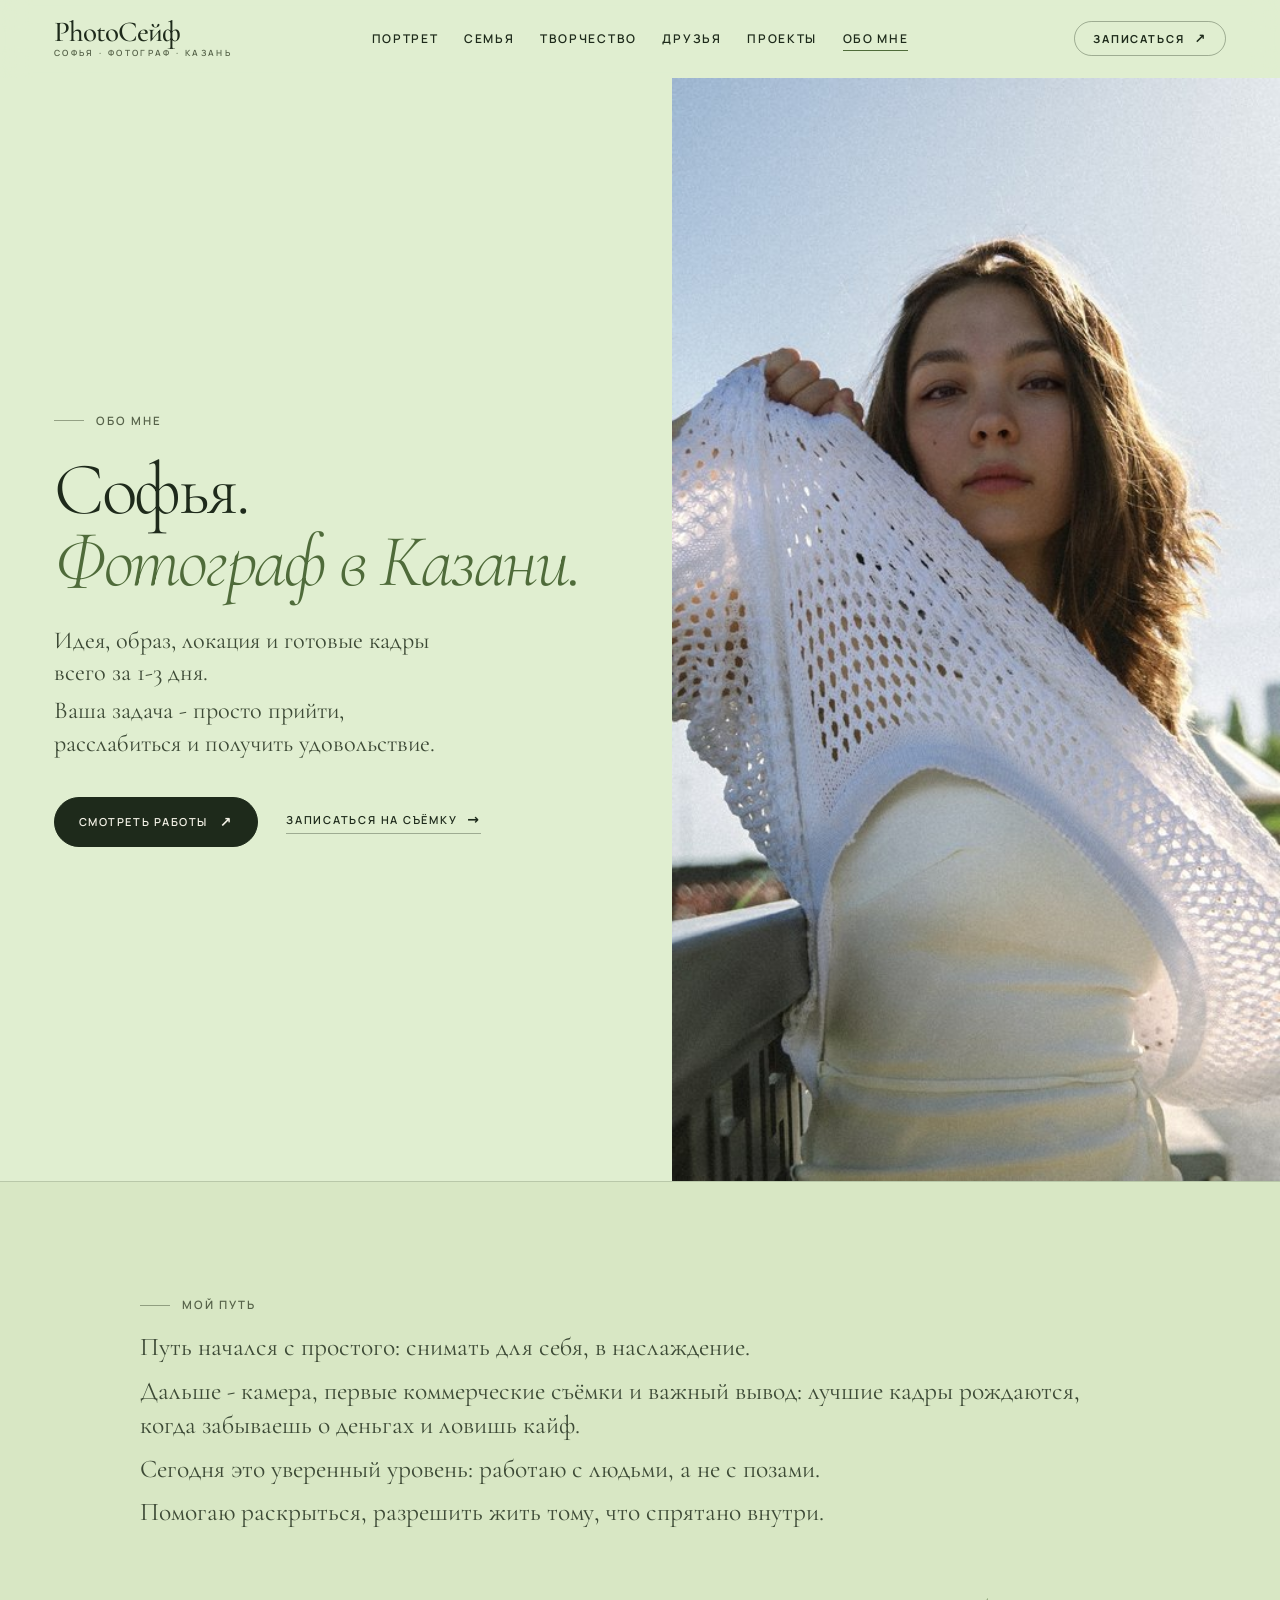
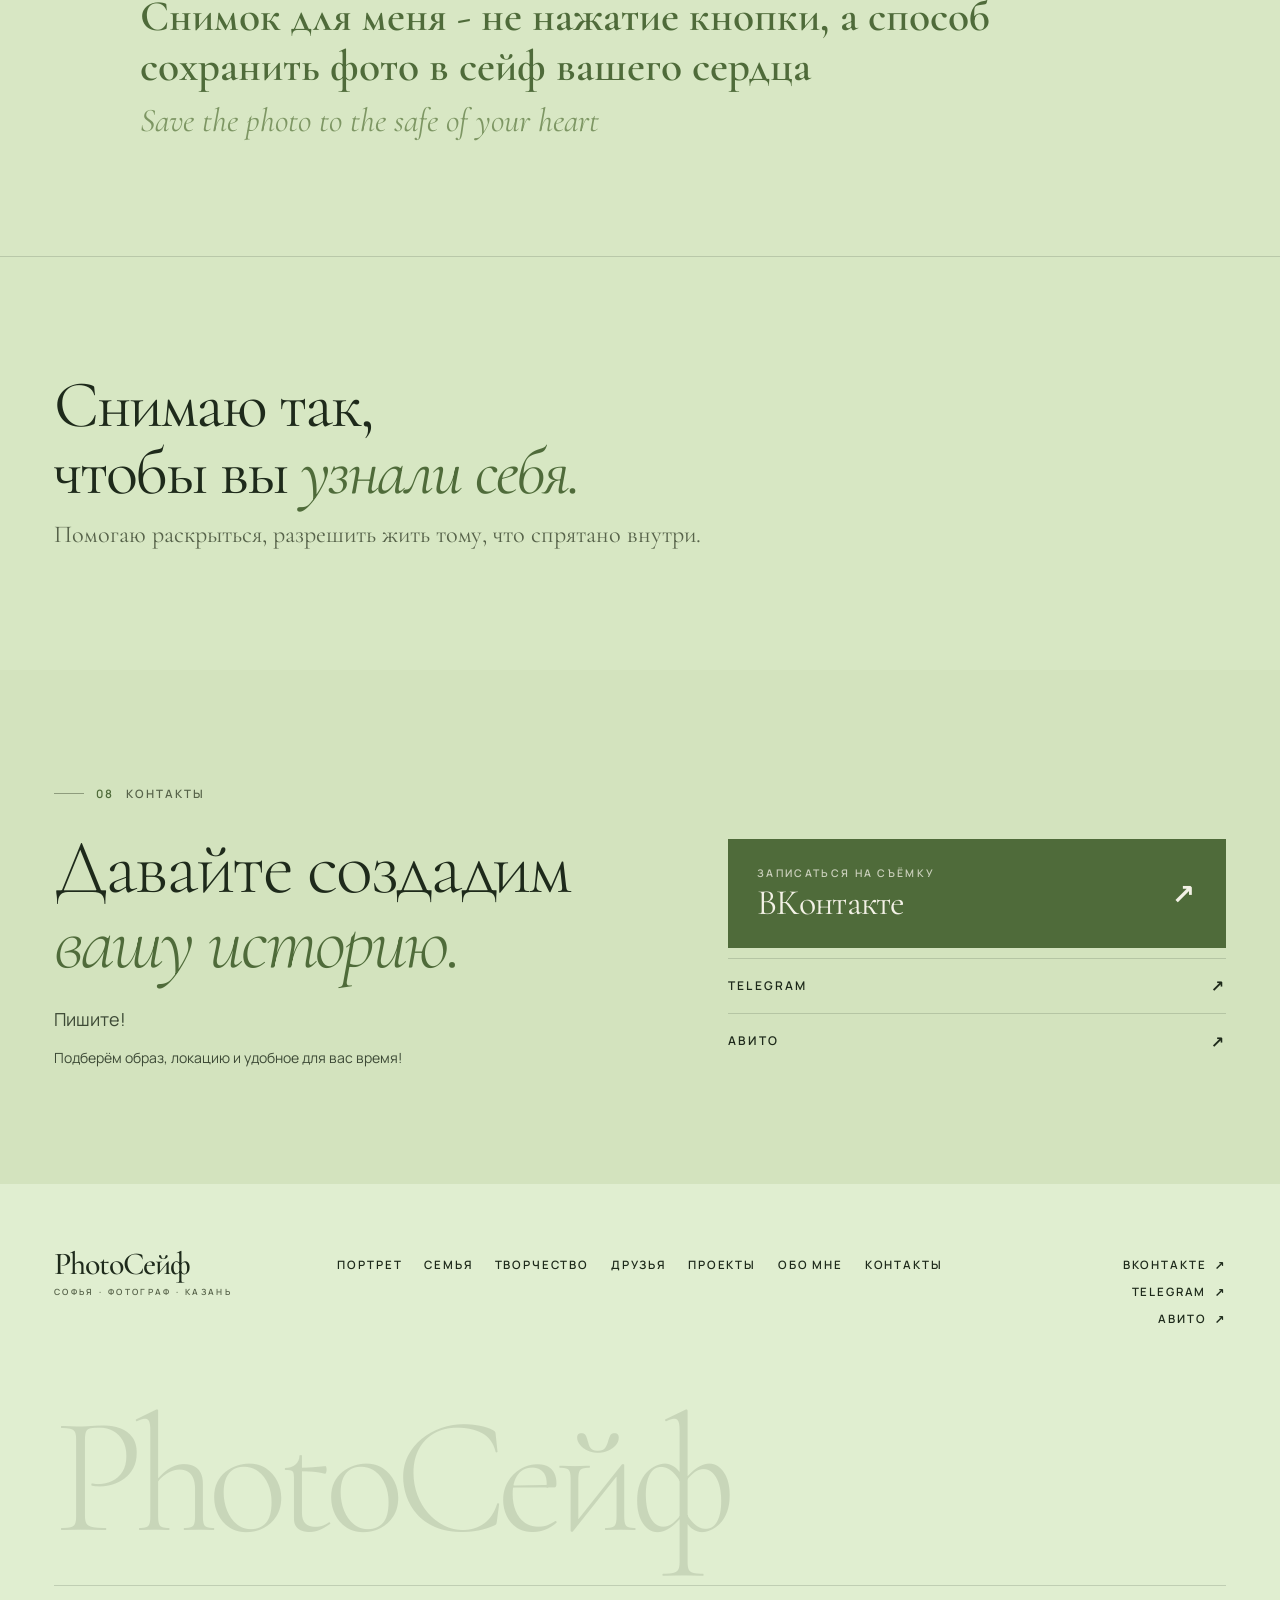
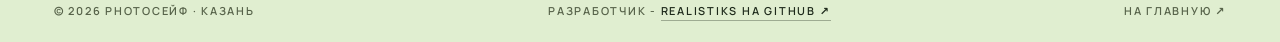
==== commit 022c155f: "Separate English phrase with its own color" ====
--- a/about.html
+++ b/about.html
@@ -90,7 +90,8 @@
         <p class="line">Дальше - камера, первые коммерческие съёмки и важный вывод: лучшие кадры рождаются, когда забываешь о деньгах и ловишь кайф.</p>
         <p class="line">Сегодня это уверенный уровень: работаю с людьми, а не с позами.</p>
         <p class="line">Помогаю раскрыться, разрешить жить тому, что спрятано внутри.</p>
-        <p class="about-story__highlight">Снимок для меня - не нажатие кнопки, а способ сохранить фото в сейф вашего сердца (Save the photo to the safe of your heart)</p>
+        <p class="about-story__highlight">Снимок для меня - не нажатие кнопки, а способ сохранить фото в сейф вашего сердца</p>
+        <p class="about-story__highlight-en">Save the photo to the safe of your heart</p>
       </div>
 
 
--- a/css/style.css
+++ b/css/style.css
@@ -3485,3 +3485,12 @@
   line-height: 1.15;
   color: var(--accent);
 }
+
+.about-story__highlight-en {
+  margin-top: 0.35em;
+  font-family: var(--serif);
+  font-size: clamp(24px, 2.6vw, 38px);
+  font-style: italic;
+  line-height: 1.15;
+  color: var(--accent-soft);
+}
